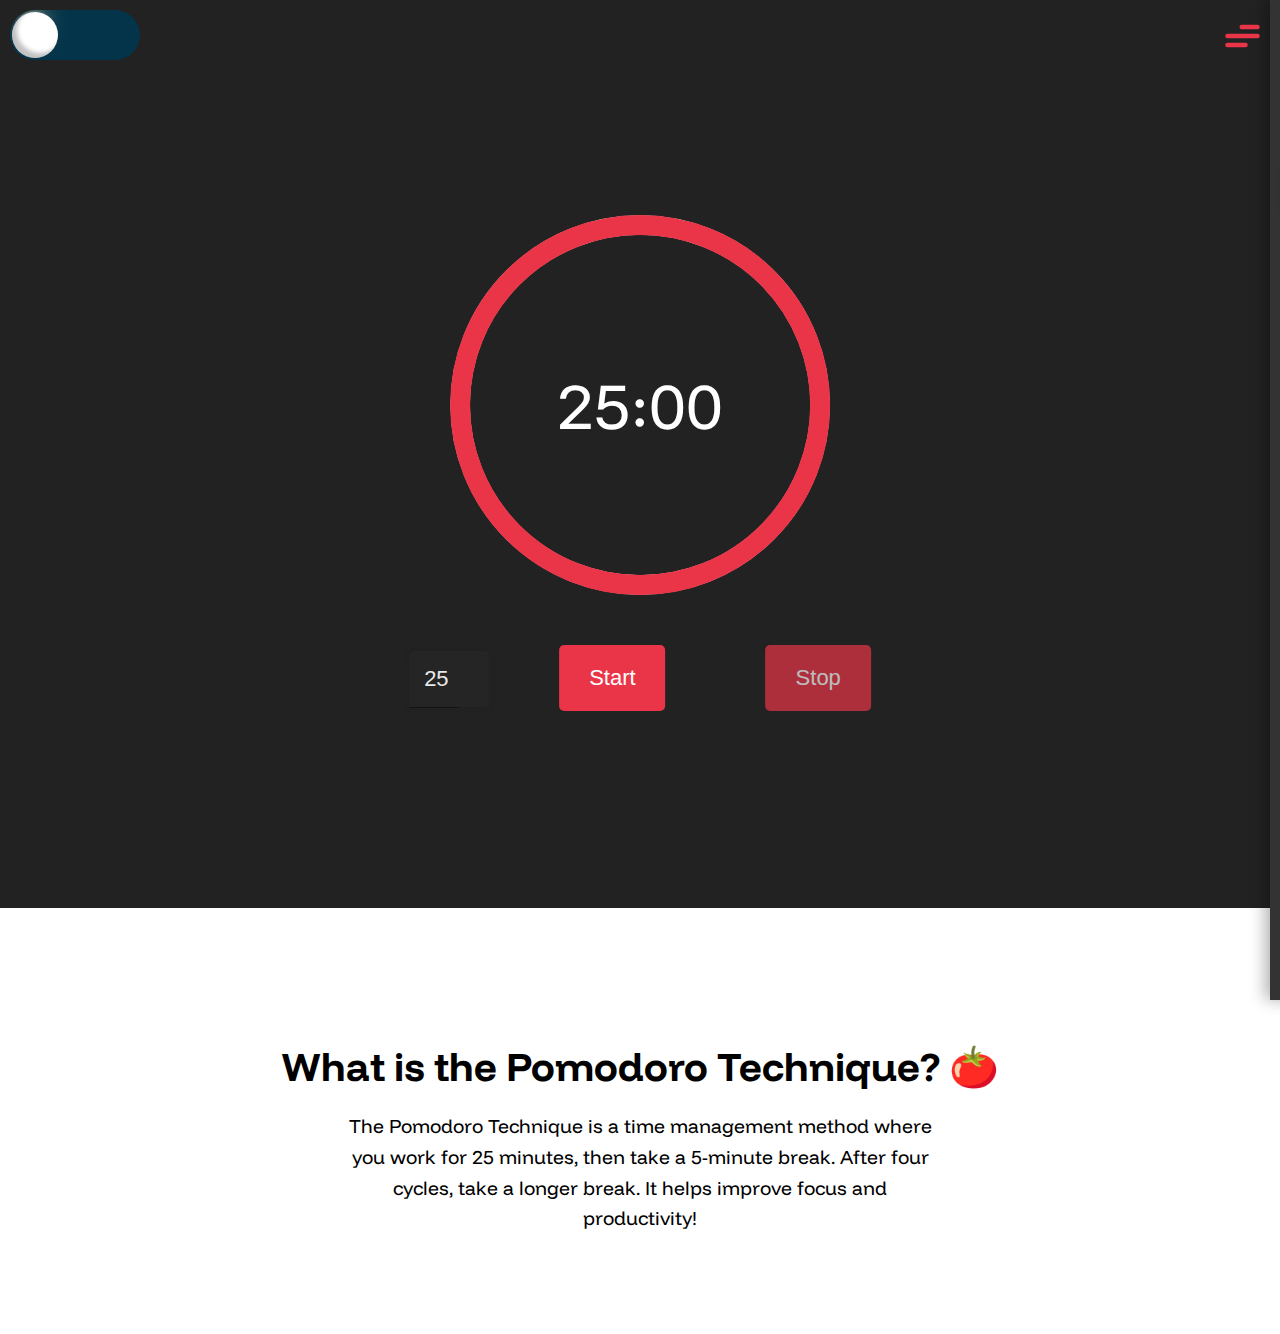
==== timer.html @ 1689523d "turned off lightmode for task list" ====
<!DOCTYPE html>
<html lang="en">
<head>
    <meta charset="UTF-8">
    <meta name="viewport" content="width=device-width, initial-scale=1.0">
    <title>Pomodoro Timer Prototype</title>
    
    <link rel="preconnect" href="https://fonts.googleapis.com">
    <link rel="preconnect" href="https://fonts.gstatic.com" crossorigin>
    <link href="https://fonts.googleapis.com/css2?family=Funnel+Display:wght@300..800&display=swap" rel="stylesheet">

    <style>
        /* Default styles for dark mode */
        body {
            overflow-x: hidden;
            display: flex;
            flex-direction: column;
            align-items: center;
            min-height: 100vh;
            background-color: #222;
            color: white;
            font-family: 'Funnel Display', sans-serif;
            transition: background-color 0.3s, color 0.3s;
            position: relative;
        }

        .wrapper {
            position: absolute;
            top: 50%;
            left: 50%;
            transform: translate(-50%, -50%);
            width: fit-content;
        }
        .how-to-section {
            position: absolute;
            top: 100vh; /* Starts below viewport */
            padding: 100px 20px;
            background-color: white;
            color: #000;
            width: 100%;
            text-align: center;
            transition: 0.3s;
        }

        .how-to-section h2 {
            font-size: 2.5rem;
            margin-bottom: 20px;
        }

        .how-to-section p {
            font-size: 1.2rem;
            max-width: 600px;
            margin: 0 auto;
            line-height: 1.6;
        }


        .timer-container {
            position: relative;
            width: 400px; /* Doubled size */
            height: 400px; /* Doubled size */
            margin: 0 auto;
        }
        svg {
            position: absolute;
            top: 0;
            left: 0;
            width: 400px; /* Doubled size */
            height: 400px; /* Doubled size */
            transform: rotate(-90deg);
        }
        circle {
            transition: stroke-dashoffset 1s linear;
        }
        .timer {
            position: absolute;
            top: 50%;
            left: 50%;
            transform: translate(-50%, -50%);
            font-size: 4rem; /* Doubled size */
        }
        .controls {
            display: flex;
            justify-content: center; /* Ensures equidistant spacing */
            align-items: center;
            width: auto;
            margin-top: 40px; /* Doubled margin */
            flex-direction: row; /* Ensures horizontal alignment */
            gap: 100px; /* Optional: Adds spacing between the button and input */
        }

        .textInputWrapper {
            position: relative;
            width: 50px; /* Smaller width */
            --accent-color: #EA3548;
        }

        .textInputWrapper:before {
            transition: border-bottom-color 200ms cubic-bezier(0.4, 0, 0.2, 1) 0ms;
            border-bottom: 1px solid rgba(0, 0, 0, 0.42);
        }

        .textInputWrapper:before,
        .textInputWrapper:after {
            content: "";
            left: 0;
            right: 0;
            position: absolute;
            pointer-events: none;
            bottom: -1px;
            z-index: 4;
            width: 100%;
        }

        .textInputWrapper:focus-within:before {
            border-bottom: 1px solid var(--accent-color);
        }

        .textInputWrapper:before {
            transition: border-bottom-color 200ms cubic-bezier(0.4, 0, 0.2, 1) 0ms;
            border-bottom: 1px solid rgba(0, 0, 0, 0.42);
        }

        .textInputWrapper:focus-within:before {
            border-bottom: 1px solid var(--accent-color);
            transform: scaleX(1);
        }

        .textInputWrapper:focus-within:after {
            border-bottom: 2px solid var(--accent-color);
            transform: scaleX(1);
        }

        .textInputWrapper:after {
            content: "";
            transform: scaleX(0);
            transition: transform 250ms cubic-bezier(0, 0, 0.2, 1) 0ms;
            will-change: transform;
            border-bottom: 2px solid var(--accent-color);
            border-bottom-color: var(--accent-color);
        }

        .textInput::placeholder {
            transition: opacity 250ms cubic-bezier(0, 0, 0.2, 1) 0ms;
            opacity: 1;
            user-select: none;
            color: rgba(255, 255, 255, 0.582);
        }

        .textInputWrapper .textInput {
            border-radius: 5px 5px 0px 0px;
            box-shadow: 0px 2px 5px rgb(35 35 35 / 30%);
            max-height: 50px; /* Increased size */
            background-color: #252525;
            transition-timing-function: cubic-bezier(0.25, 0.8, 0.25, 1);
            transition-duration: 200ms;
            transition-property: background-color;
            color: #e8e8e8;
            font-size: 22px; /* Increased font size */
            font-weight: 500;
            padding: 15px;
            width: 100%;
            border-left: none;
            border-bottom: none;
            border-right: none;
            appearance: none; /* Removes the number input arrows */
        }

        .textInputWrapper .textInput:focus,
        .textInputWrapper .textInput:active {
            outline: none;
        }

        .textInputWrapper:focus-within .textInput,
        .textInputWrapper .textInput:focus,
        .textInputWrapper .textInput:active {
            background-color: #353535;
        }

        .textInputWrapper:focus-within .textInput::placeholder {
            opacity: 0;
        }

        button {
            padding: 20px 30px; /* Larger button */
            font-size: 22px; /* Larger button text */
            cursor: pointer;
            background-color: #EA3548;
            color: white;
            border: none;
            border-radius: 5px;
            transition: background-color 0.3s;
        }

        button:hover {
            background-color: #d83a3a;
        }

        button:disabled {
            cursor: not-allowed; /* Changes the cursor to indicate the button is disabled */
            opacity: 0.7; /* Makes the button look faded */
        }

        .switch {
            position: fixed;
            top: 10px;
            left: 10px;
            width: 130px;
            height: 50px;
            margin: 0px;
            z-index: 1000;
            appearance: none;
            -webkit-appearance: none;
            background-color: rgb(4,52,73);
            background-size: cover;
            background-repeat: no-repeat;
            border-radius: 25px;
            transition: background-image .7s ease-in-out;
            outline: none;
            cursor: pointer;
            overflow: hidden;
        }

        .switch:checked {
            background-color: rgb(0, 195, 255);
            background-size: cover;
            transition: background-image 1s ease-in-out;
        }

        .switch:after {
            content: '';
            width: 46px;
            height: 46px;
            border-radius: 50%;
            background-color: #fff;
            position: absolute;
            left: 2px;
            top: 2px;
            transform: translateX(0px);
            animation: off .7s forwards cubic-bezier(.8, .5, .2, 1.4);
            box-shadow: inset 5px -5px 4px rgba(53, 53, 53, 0.3);
        }

        @keyframes off {
            0% {
                transform: translateX(80px);
                width: 46px;
            }

            50% {
                width: 75px;
                border-radius: 25px;
            }

            100% {
                transform: translateX(0px);
                width: 46px;
            }
        }

        .switch:checked:after {
            animation: on .7s forwards cubic-bezier(.8, .5, .2, 1.4);
            box-shadow: inset -5px -5px 4px rgba(53, 53, 53, 0.3);
        }

        @keyframes on {
            0% {
                transform: translateX(0px);
                width: 46px;
            }

            50% {
                width: 75px;
                border-radius: 25px;
            }

            100% {
                transform: translateX(80px);
                width: 46px;
            }
        }

        .switch:checked:before {
            content: '';
            width: 15px;
            height: 15px;
            border-radius: 50%;
            position: absolute;
            left: 15px;
            top: 5px;
            transform-origin: 53px 10px;
            background-color: transparent;
            box-shadow: 5px -1px 0px #fff;
            filter: blur(0px);
            animation: sun .7s forwards ease;
        }

        @keyframes sun {
            0% {
                transform: rotate(170deg);
                background-color: transparent;
                box-shadow: 5px -1px 0px #fff;
                filter: blur(0px);
            }

            50% {
                background-color: transparent;
                box-shadow: 5px -1px 0px #fff;
                filter: blur(0px);
            }

            90% {
                background-color: #f5daaa;
                box-shadow: 0px 0px 10px #f5deb4,
                0px 0px 20px #f5deb4,
                0px 0px 30px #f5deb4,
                 inset 0px 0px 2px #efd3a3;
                filter: blur(1px);
            }

            100% {
                transform: rotate(0deg);
                background-color: #f5daaa;
                box-shadow: 0px 0px 10px #f5deb4,
                0px 0px 20px #f5deb4,
                0px 0px 30px #f5deb4,
                 inset 0px 0px 2px #efd3a3;
                filter: blur(1px);
            }
        }

        .switch:before {
            content: '';
            width: 15px;
            height: 15px;
            border-radius: 50%;
            position: absolute;
            left: 15px;
            top: 5px;
            filter: blur(1px);
            background-color: #f5daaa;
            box-shadow: 0px 0px 10px #f5deb4,
        0px 0px 20px #f5deb4,
        0px 0px 30px #f5deb4,
         inset 0px 0px 2px #efd3a3;
            transform-origin: 53px 10px;
            animation: moon .7s forwards ease;
        }

        @keyframes moon {
            0% {
                transform: rotate(0deg);
                filter: blur(1px);
            }

            50% {
                filter: blur(1px);
            }

            90% {
                background-color: transparent;
                box-shadow: 5px -1px 0px #fff;
                filter: blur(0px);
            }

            100% {
                transform: rotate(170deg);
                background-color: transparent;
                box-shadow: 5px -1px 0px #fff;
                filter: blur(0px);
            }
        }

        /* Light Mode Styles */
        .light-mode {
            background-color: #fff;
            color: #000;
        }

        .hamburger {
            cursor: pointer;
            position: fixed; /* Fix to top-right corner */
            top: 60px;
            right: 60px;
            z-index: 1000;
            transform: rotate(-90deg)
        }

        .hamburger input {
            display: none;
        }

        .hamburger svg {
            /* The size of the SVG defines the overall size */
            height: 3em;
            width: 3em;
            /* Define the transition for transforming the SVG */
            transition: transform 600ms cubic-bezier(0.4, 0, 0.2, 1);
        }

        .line {
            fill: none;
            stroke: #EA3548;
            stroke-linecap: round;
            stroke-linejoin: round;
            stroke-width: 3;
            /* Define the transition for transforming the Stroke */
            transition: stroke-dasharray 600ms cubic-bezier(0.4, 0, 0.2, 1),
                        stroke-dashoffset 600ms cubic-bezier(0.4, 0, 0.2, 1);
        }

        .line-top-bottom {
            stroke-dasharray: 12 63;
        }

        .hamburger input:checked + svg {
            transform: rotate(-45deg);
        }

        .hamburger input:checked + svg .line-top-bottom {
            stroke-dasharray: 20 300;
            stroke-dashoffset: -32.42;
        }

        /* Task List Styles */
        #task-panel {
            position: fixed;
            top: 0;
            right: -300px; /* Start off-screen */
            width: 270px;
            height: 100%;
            background-color: #333;
            box-shadow: -5px 0 15px rgba(0, 0, 0, 0.3);
            transition: right 0.3s ease;
            z-index: 999;
            padding: 80px 20px 20px;
            overflow-y: auto;
        }

        #task-panel.open {
            right: 0;
        }

        .task-panel-header {
            text-align: center;
            margin-bottom: 20px;
            color: #fff;
            font-size: 1.5rem;
        }

        #checklist {
            --background: #333;
            --text: #fff;
            --check: #EA3548;
            --disabled: #c3c8de;
            --width: 250px;
            --height: auto;
            --border-radius: 10px;
            background: var(--background);
            width: 220px;
            height: var(--height);
            border-radius: var(--border-radius);
            position: relative;
            box-shadow: 0 10px 30px rgba(65, 72, 86, 0.05);
            padding: 30px 20px;
            display: grid;
            grid-template-columns: 30px auto 30px;
            align-items: center;
            margin: 0 auto;
        }
        /*
        .light-mode #checklist {
            --background: #fff;
            --text: #414856;
        }
        */
        #checklist label {
            color: var(--text);
            position: relative;
            cursor: pointer;
            display: grid;
            align-items: center;
            width: fit-content;
            transition: color 0.3s ease;
            margin-right: 20px;
            padding: 5px 0;
            max-width: 250px;
            word-wrap: break-word;
            overflow-wrap: break-word;
            white-space: normal;
        }
        #checklist label::before, #checklist label::after {
            content: "";
            position: absolute;
        }
        #checklist label::before {
            height: 2px;
            width: 8px;
            left: -27px;
            background: var(--check);
            border-radius: 2px;
            transition: background 0.3s ease;
        }
        #checklist label:after {
            height: 4px;
            width: 4px;
            top: 8px;
            left: -25px;
            border-radius: 50%;
        }
        #checklist input[type="checkbox"] {
            -webkit-appearance: none;
            -moz-appearance: none;
            position: relative;
            height: 15px;
            width: 15px;
            outline: none;
            border: 0;
            margin: 0 15px 0 0;
            cursor: pointer;
            background: var(--background);
            display: grid;
            align-items: center;
            margin-right: 20px;
        }
        #checklist input[type="checkbox"]::before, #checklist input[type="checkbox"]::after {
            content: "";
            position: absolute;
            height: 2px;
            top: auto;
            background: var(--check);
            border-radius: 2px;
        }
        #checklist input[type="checkbox"]::before {
            width: 0px;
            right: 60%;
            transform-origin: right bottom;
        }
        #checklist input[type="checkbox"]::after {
            width: 0px;
            left: 40%;
            transform-origin: left bottom;
        }
        #checklist input[type="checkbox"]:checked::before {
            animation: check-01 0.4s ease forwards;
        }
        #checklist input[type="checkbox"]:checked::after {
            animation: check-02 0.4s ease forwards;
        }
        #checklist input[type="checkbox"]:checked + label {
            color: var(--disabled);
            animation: move 0.3s ease 0.1s forwards;
        }
        #checklist input[type="checkbox"]:checked + label::before {
            background: var(--disabled);
            animation: slice 0.4s ease forwards;
        }
        #checklist input[type="checkbox"]:checked + label::after {
            animation: firework 0.5s ease forwards 0.1s;
        }

        /* Delete button styles */
        .delete-btn {
            opacity: 0;
            transition: opacity 0.3s;
            background: none;
            border: none;
            color: #EA3548;
            font-size: 18px;
            padding: 5px;
            cursor: pointer;
            height: 30px;
            width: 30px;
            line-height: 23px;
            text-align: center;
            border-radius: 50%;
        }

        .delete-btn:hover {
            background-color: rgba(234, 53, 72, 0.2);
        }

        /* Show delete button only for checked items */
        #checklist input[type="checkbox"]:checked ~ .delete-btn {
            opacity: 1;
        }

        .task-item {
            display: contents;
        }

        @keyframes move {
            50% {
                padding-left: 8px;
                padding-right: 0px;
            }
            100% {
                padding-right: 4px;
            }
        }
        @keyframes slice {
            60% {
                width: 100%;
                left: 4px;
            }
            100% {
                width: 100%;
                left: -2px;
                padding-left: 0;
            }
        }
        @keyframes check-01 {
            0% {
                width: 4px;
                top: auto;
                transform: rotate(0);
            }
            50% {
                width: 0px;
                top: auto;
                transform: rotate(0);
            }
            51% {
                width: 0px;
                top: 8px;
                transform: rotate(45deg);
            }
            100% {
                width: 5px;
                top: 8px;
                transform: rotate(45deg);
            }
        }
        @keyframes check-02 {
            0% {
                width: 4px;
                top: auto;
                transform: rotate(0);
            }
            50% {
                width: 0px;
                top: auto;
                transform: rotate(0);
            }
            51% {
                width: 0px;
                top: 8px;
                transform: rotate(-45deg);
            }
            100% {
                width: 10px;
                top: 8px;
                transform: rotate(-45deg);
            }
        }
        @keyframes firework {
            0% {
                opacity: 1;
                box-shadow: 0 0 0 -2px #4f29f0, 0 0 0 -2px #4f29f0, 0 0 0 -2px #4f29f0, 0 0 0 -2px #4f29f0, 0 0 0 -2px #4f29f0, 0 0 0 -2px #4f29f0;
            }
            30% {
                opacity: 1;
            }
            100% {
                opacity: 0;
                box-shadow: 0 -15px 0 0px #4f29f0, 14px -8px 0 0px #4f29f0, 14px 8px 0 0px #4f29f0, 0 15px 0 0px #4f29f0, -14px 8px 0 0px #4f29f0, -14px -8px 0 0px #4f29f0;
            }
        }

        /* Add task input styles */
        .add-task-container {
            display: flex;
            margin-top: 20px;
            width: 100%;
        }

        .add-task-input {
            flex-grow: 1;
            padding: 10px;
            border: none;
            border-radius: 5px 0 0 5px;
            background-color: #444;
            color: white;
        }

        /*
        .light-mode .add-task-input {
            background-color: #eee;
            color: #333;
        }
        */
        
        .add-task-btn {
            padding: 10px 15px;
            background-color: #EA3548;
            color: white;
            border: none;
            border-radius: 0 5px 5px 0;
            cursor: pointer;
        }

        .add-task-btn:hover {
            background-color: #c42232;
        }
    </style>
</head>
<body>
    <input type="checkbox" class="switch" id="theme-switch"/>

    <!-- Hamburger Menu -->
    <label class="hamburger">
      <input type="checkbox" id="hamburger-toggle">
      <svg viewBox="0 0 32 32">
        <path class="line line-top-bottom" d="M27 10 13 10C10.8 10 9 8.2 9 6 9 3.5 10.8 2 13 2 15.2 2 17 3.8 17 6L17 26C17 28.2 18.8 30 21 30 23.2 30 25 28.2 25 26 25 23.8 23.2 22 21 22L7 22"></path>
        <path class="line" d="M7 16 27 16"></path>
      </svg>
    </label>

    <!-- Task Panel -->
    <div id="task-panel">
        <h2 class="task-panel-header">Tasks</h2>
        <div id="checklist">
            <!-- Initial task items will be added with JavaScript -->
        </div>
        <div class="add-task-container">
            <input type="text" class="add-task-input" id="new-task-input" placeholder="Add a new task...">
            <button class="add-task-btn" id="add-task-btn">Add</button>
        </div>
    </div>

    <div class="wrapper">
        <div class="timer-container">
            <svg viewBox="0 0 100 100" class="circle-svg">
                <circle cx="50" cy="50" r="45" stroke="#F3F3F3" stroke-width="4.85" fill="none"/>
                <circle cx="50" cy="50" r="45" stroke="#EA3548" stroke-width="5" fill="none" stroke-dasharray="282.743" stroke-dashoffset="0" class="countdown"/>
            </svg>
            <div class="timer" id="timer-display">25:00</div>
        </div>
        <div class="controls">
            <div class="textInputWrapper">
                <input id="time-input" class="textInput" type="number" min="1" max="120" value="25" placeholder="Time"/>
            </div>
            <button id="start-btn">Start</button>
            <button id="stop-btn" disabled>Stop</button>
        </div>
    </div>

    <div class="how-to-section">
        <h2>What is the Pomodoro Technique? 🍅</h2>
        <p>
            The Pomodoro Technique is a time management method where you work for 25 minutes, 
            then take a 5-minute break. After four cycles, take a longer break. 
            It helps improve focus and productivity!
        </p>
    </div>

    <script>
        const switcher = document.getElementById("theme-switch");
        const body = document.body;
        const timerDisplay = document.getElementById("timer-display");
        const startBtn = document.getElementById("start-btn");
        const stopBtn = document.getElementById("stop-btn");
        const timeInput = document.getElementById("time-input");
        const countdownCircle = document.querySelector(".countdown");
        const hamburgerToggle = document.getElementById("hamburger-toggle");
        const taskPanel = document.getElementById("task-panel");
        const addTaskBtn = document.getElementById("add-task-btn");
        const newTaskInput = document.getElementById("new-task-input");
        const checklist = document.getElementById("checklist");

        let timer;
        let isRunning = false;
        let timeLeft = 25 * 60;
        let totalTime = 25 * 60;
        let taskCounter = 1; // Reset counter to 1

        // Initial tasks
        const initialTasks = [
            "Complete first Pomodoro",
            "Take a 5-minute break",
            "Review project notes",
            "Plan tomorrow's tasks"
        ];

        // Initialize tasks
        function initializeTasks() {
            initialTasks.forEach(task => {
                createTaskElement(task, taskCounter === 1); // Check the first task
                taskCounter++;
            });
        }

        // Create a new task element
        function createTaskElement(taskText, isChecked = false) {
            // Create task item container
            const taskItem = document.createElement("div");
            taskItem.className = "task-item";
            
            // Create checkbox
            const checkbox = document.createElement("input");
            checkbox.type = "checkbox";
            checkbox.id = `task-${taskCounter}`;
            checkbox.value = taskCounter;
            checkbox.name = "r";
            checkbox.checked = isChecked;
            
            // Create label
            const label = document.createElement("label");
            label.htmlFor = checkbox.id;
            label.textContent = taskText;
            
            // Create delete button
            const deleteBtn = document.createElement("button");
            deleteBtn.className = "delete-btn";
            deleteBtn.innerHTML = "&#x2715;"; // X symbol
            deleteBtn.setAttribute("aria-label", "Delete task");
            deleteBtn.addEventListener("click", function() {
                taskItem.remove();
            });
            
            // Add event listener to the checkbox to show delete button
            checkbox.addEventListener("change", function() {
                if (this.checked) {
                    deleteBtn.style.opacity = "1";
                } else {
                    deleteBtn.style.opacity = "0";
                }
            });
            
            // Set initial opacity based on checkbox state
            deleteBtn.style.opacity = isChecked ? "1" : "0";
            
            // Append elements to task item
            taskItem.appendChild(checkbox);
            taskItem.appendChild(label);
            taskItem.appendChild(deleteBtn);
            
            // Add to checklist
            checklist.appendChild(taskItem);
            
            return taskItem;
        }

        // Add new task functionality
        function addNewTask() {
            const taskText = newTaskInput.value.trim();
            if (taskText) {
                createTaskElement(taskText);
                newTaskInput.value = "";
                taskCounter++;
            }
        }

        addTaskBtn.addEventListener("click", addNewTask);
        newTaskInput.addEventListener("keypress", function(e) {
            if (e.key === "Enter") {
                addNewTask();
            }
        });

        // Toggle task panel
        hamburgerToggle.addEventListener("change", function() {
            if (this.checked) {
                taskPanel.classList.add("open");
            } else {
                taskPanel.classList.remove("open");
            }
        });

        function startTimer() {
            if (isRunning) return;
            isRunning = true;
            startBtn.disabled = true;
            stopBtn.disabled = false;
            totalTime = timeLeft; // Update totalTime on every start
            updateCircle();
            timer = setInterval(() => {
                if (timeLeft <= 0) {
                    clearInterval(timer);
                    isRunning = false;
                    startBtn.disabled = false;
                    stopBtn.disabled = true;
                    alert("Time's up!");
                    return;
                }
                timeLeft--;
                updateTimerDisplay();
                updateCircle();
            }, 1000);
        }
        
        function stopTimer() {
            if (!isRunning) return;
            clearInterval(timer);
            isRunning = false;
            startBtn.disabled = false;
            stopBtn.disabled = true;
        }

        function updateTimerDisplay() {
            const minutes = Math.floor(timeLeft / 60);
            const seconds = timeLeft % 60;
            timerDisplay.textContent = `${String(minutes).padStart(2, "0")}:${String(seconds).padStart(2, "0")}`;
        }

        function updateCircle() {
            const circumference = 282.743;
            const offset = circumference - (timeLeft / totalTime) * circumference;
            countdownCircle.style.strokeDashoffset = offset;
        }

        startBtn.addEventListener("click", () => {
            timeLeft = parseInt(timeInput.value, 10) * 60;
            totalTime = timeLeft;
            updateTimerDisplay();
            updateCircle();
            startTimer();
        });
        
        stopBtn.addEventListener("click", stopTimer);

        switcher.addEventListener("change", () => {
            if (switcher.checked) {
                body.classList.add("light-mode");
            } else {
                body.classList.remove("light-mode");
            }
        });

        if (switcher.checked) {
            body.classList.add("light-mode");
        } else {
            body.classList.remove("light-mode");
        }
    </script>
</body>
</html>
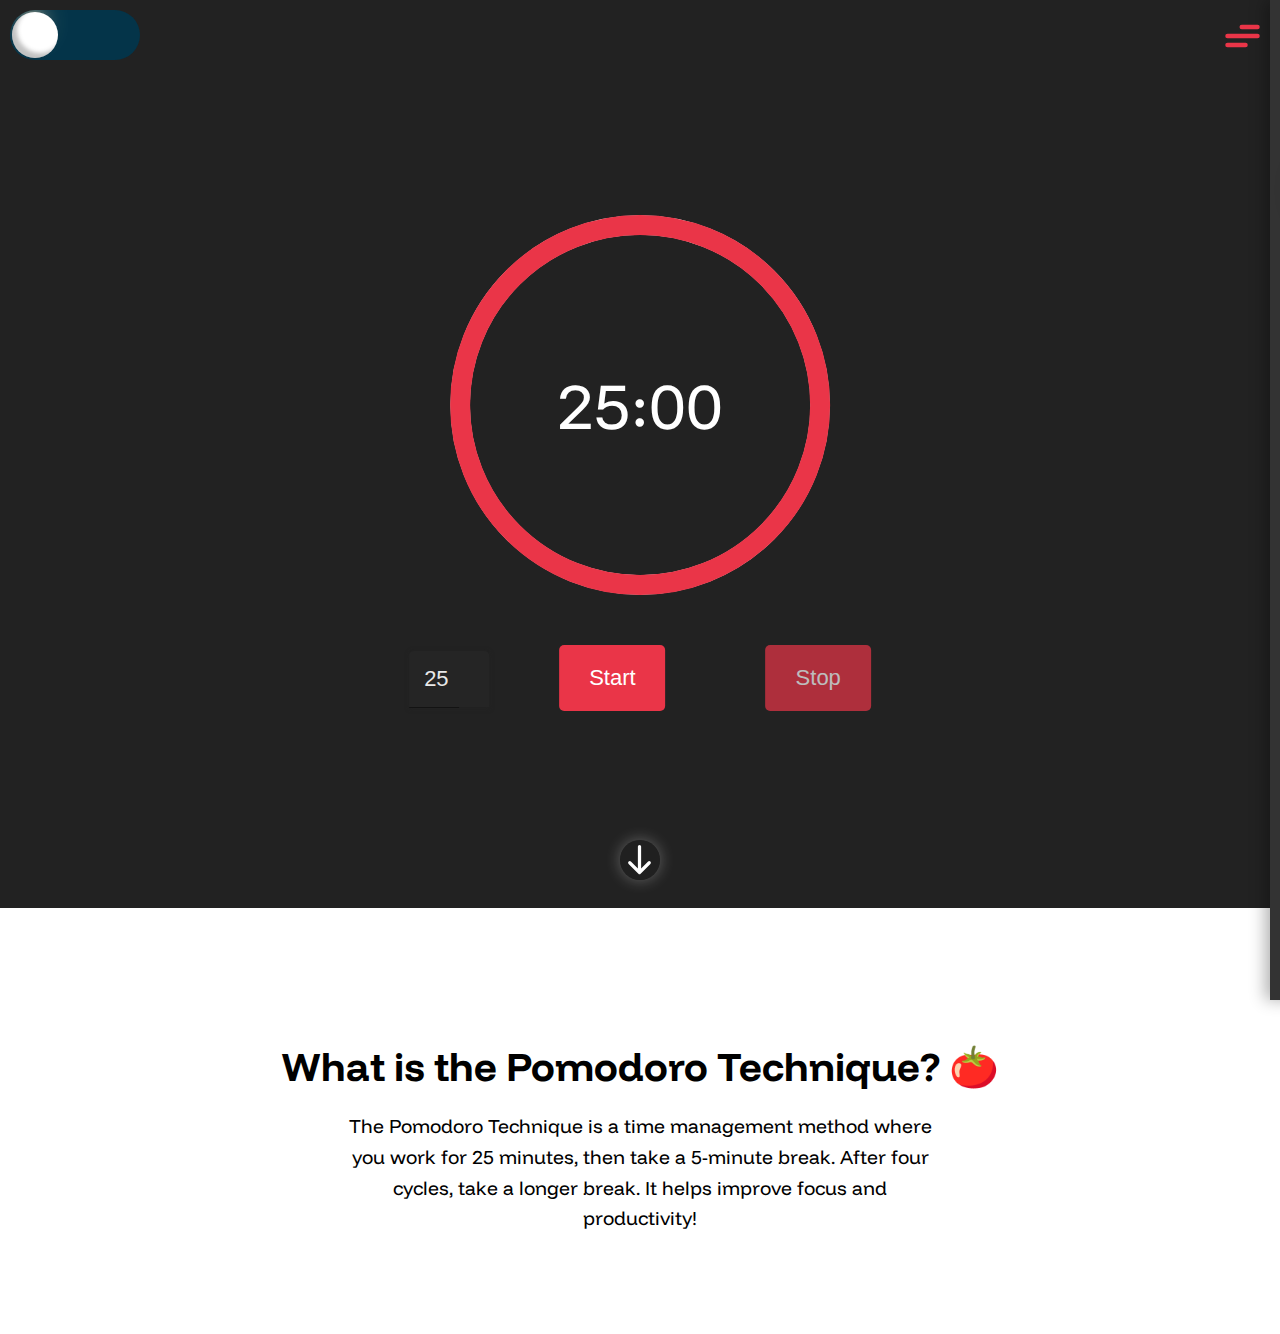
==== commit f7586f77: "added arrow to draw attention to bottom half of page" ====
--- a/timer.html
+++ b/timer.html
@@ -702,6 +702,66 @@
         .add-task-btn:hover {
             background-color: #c42232;
         }
+
+        .scroll-arrow-container {
+            position: fixed;
+            bottom: 20px; /* Moved higher up from 30px */
+            left: 50%;
+            transform: translateX(-50%);
+            z-index: 100;
+            cursor: pointer;
+            width: 40px; /* Fixed width to ensure proper centering */
+            height: 40px; /* Fixed height to match width */
+            display: flex;
+            justify-content: center;
+            align-items: center;
+        }
+
+        .scroll-arrow {
+            display: flex;
+            justify-content: center;
+            align-items: center;
+            width: 40px; /* Reduced from 60px */
+            height: 40px; /* Reduced from 60px */
+            border-radius: 50%;
+            background-color: rgba(30, 30, 30, 0.5);
+            box-shadow: 0 0 15px rgba(255, 255, 255, 0.3);
+            animation: glow 3s infinite alternate;
+            transition: transform 0.3s ease, box-shadow 0.3s ease;
+        }
+
+        .scroll-arrow:hover {
+            animation: bounce 2s infinite, glow 3s infinite alternate;
+            transform: scale(1.1);
+            box-shadow: 0 0 20px rgba(255, 255, 255, 0.5);
+        }
+
+        .scroll-arrow svg {
+            transform: rotate(360deg);
+            width: 39px; /* Reduced from default 40px */
+            height: 39px; /* Reduced from default 40px */
+        }
+
+        @keyframes bounce {
+            0%, 20%, 50%, 80%, 100% {
+                transform: translateY(0);
+            }
+            40% {
+                transform: translateY(-10px);
+            }
+            60% {
+                transform: translateY(-5px);
+            }
+        }
+
+        @keyframes glow {
+            from {
+                box-shadow: 0 0 5px rgba(255, 255, 255, 0.3);
+            }
+            to {
+                box-shadow: 0 0 20px rgba(255, 255, 255, 0.7);
+            }
+        }
     </style>
 </head>
 <body>
@@ -742,6 +802,14 @@
             </div>
             <button id="start-btn">Start</button>
             <button id="stop-btn" disabled>Stop</button>
+        </div>
+    </div>
+
+    <div class="scroll-arrow-container">
+        <div class="scroll-arrow">
+            <svg width="40" height="40" viewBox="0 0 24 24" fill="none" xmlns="http://www.w3.org/2000/svg">
+                <path d="M12 20L12 4M12 20L6 14M12 20L18 14" stroke="white" stroke-width="2" stroke-linecap="round" stroke-linejoin="round"/>
+            </svg>
         </div>
     </div>
 
@@ -932,6 +1000,12 @@
         } else {
             body.classList.remove("light-mode");
         }
+
+        document.querySelector('.scroll-arrow-container').addEventListener('click', function() {
+            const howToSection = document.querySelector('.how-to-section');
+            howToSection.scrollIntoView({ behavior: 'smooth' });
+        });
+
     </script>
 </body>
 </html>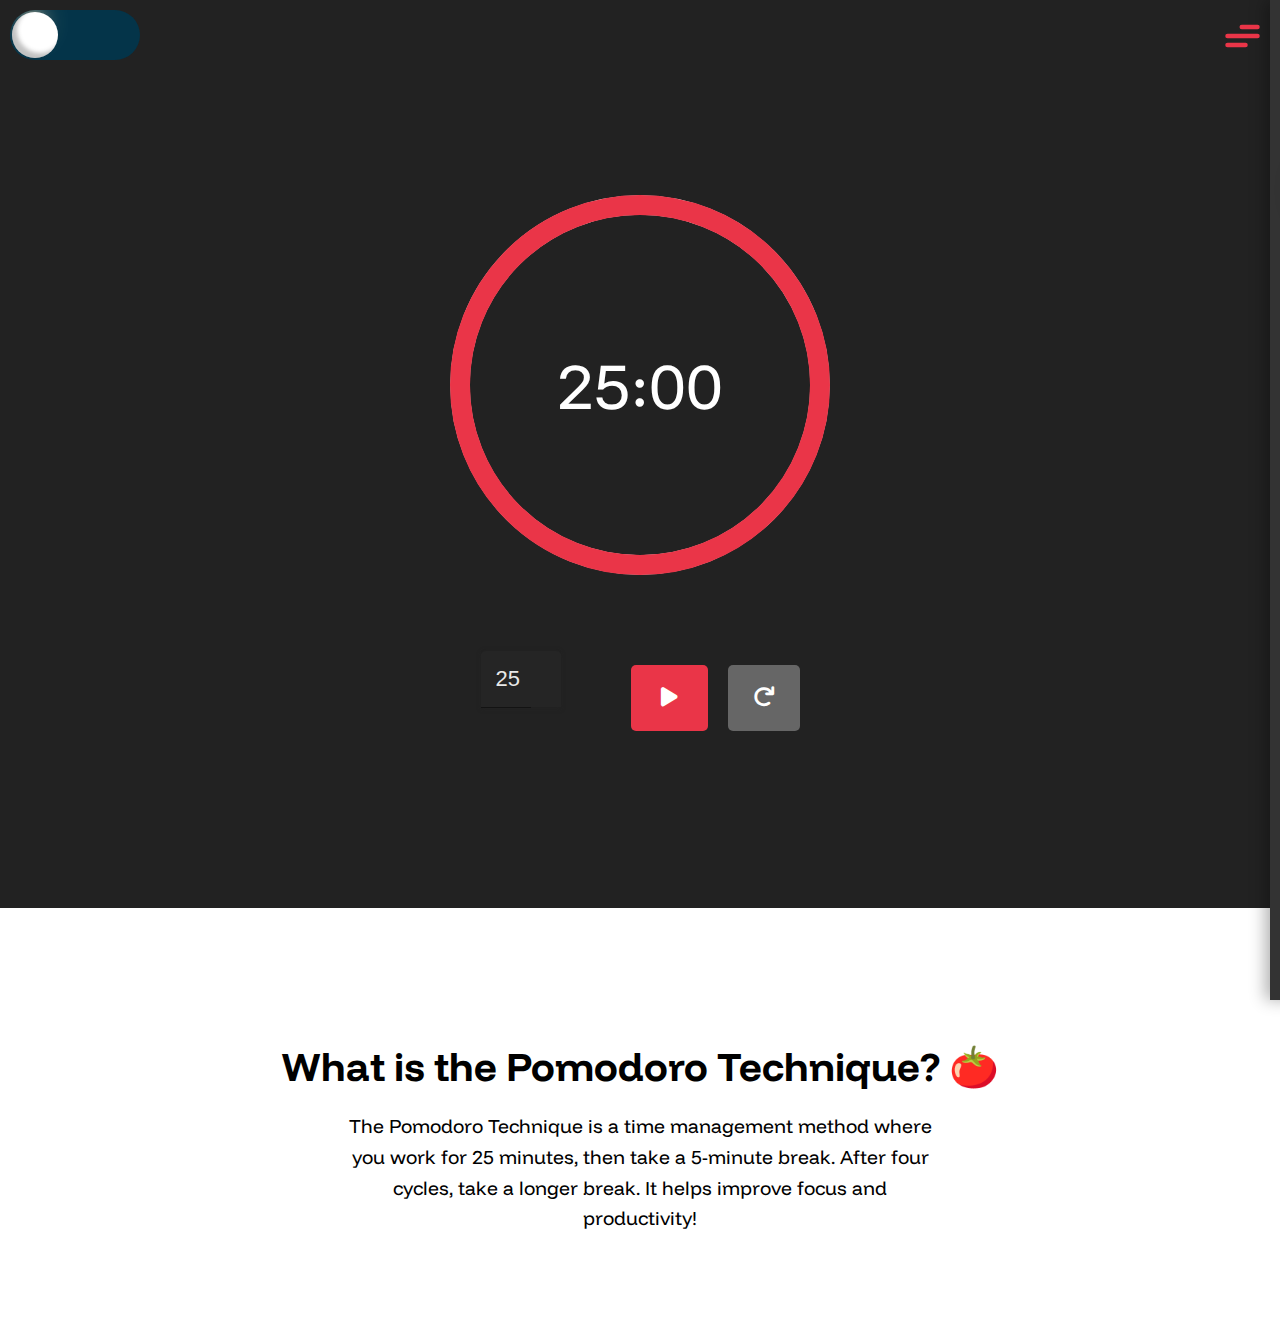
==== commit 143e6b40: "pause play toggle and reset button" ====
--- a/timer.html
+++ b/timer.html
@@ -8,6 +8,7 @@
     <link rel="preconnect" href="https://fonts.googleapis.com">
     <link rel="preconnect" href="https://fonts.gstatic.com" crossorigin>
     <link href="https://fonts.googleapis.com/css2?family=Funnel+Display:wght@300..800&display=swap" rel="stylesheet">
+    <link rel="stylesheet" href="https://cdnjs.cloudflare.com/ajax/libs/font-awesome/6.0.0/css/all.min.css">
 
     <style>
         /* Default styles for dark mode */
@@ -52,6 +53,26 @@
             max-width: 600px;
             margin: 0 auto;
             line-height: 1.6;
+        }
+
+        .control-group {
+            display: flex;
+            gap: 20px;
+            margin-top: 40px;
+        }
+
+        #toggle-btn {
+            padding: 20px 30px;
+            background-color: #EA3548;
+        }
+
+        #restart-btn {
+            padding: 20px 25px;
+            background-color: #666;
+        }
+
+        button i {
+            font-size: 22px;
         }
 
 
@@ -702,66 +723,6 @@
         .add-task-btn:hover {
             background-color: #c42232;
         }
-
-        .scroll-arrow-container {
-            position: fixed;
-            bottom: 20px; /* Moved higher up from 30px */
-            left: 50%;
-            transform: translateX(-50%);
-            z-index: 100;
-            cursor: pointer;
-            width: 40px; /* Fixed width to ensure proper centering */
-            height: 40px; /* Fixed height to match width */
-            display: flex;
-            justify-content: center;
-            align-items: center;
-        }
-
-        .scroll-arrow {
-            display: flex;
-            justify-content: center;
-            align-items: center;
-            width: 40px; /* Reduced from 60px */
-            height: 40px; /* Reduced from 60px */
-            border-radius: 50%;
-            background-color: rgba(30, 30, 30, 0.5);
-            box-shadow: 0 0 15px rgba(255, 255, 255, 0.3);
-            animation: glow 3s infinite alternate;
-            transition: transform 0.3s ease, box-shadow 0.3s ease;
-        }
-
-        .scroll-arrow:hover {
-            animation: bounce 2s infinite, glow 3s infinite alternate;
-            transform: scale(1.1);
-            box-shadow: 0 0 20px rgba(255, 255, 255, 0.5);
-        }
-
-        .scroll-arrow svg {
-            transform: rotate(360deg);
-            width: 39px; /* Reduced from default 40px */
-            height: 39px; /* Reduced from default 40px */
-        }
-
-        @keyframes bounce {
-            0%, 20%, 50%, 80%, 100% {
-                transform: translateY(0);
-            }
-            40% {
-                transform: translateY(-10px);
-            }
-            60% {
-                transform: translateY(-5px);
-            }
-        }
-
-        @keyframes glow {
-            from {
-                box-shadow: 0 0 5px rgba(255, 255, 255, 0.3);
-            }
-            to {
-                box-shadow: 0 0 20px rgba(255, 255, 255, 0.7);
-            }
-        }
     </style>
 </head>
 <body>
@@ -800,16 +761,14 @@
             <div class="textInputWrapper">
                 <input id="time-input" class="textInput" type="number" min="1" max="120" value="25" placeholder="Time"/>
             </div>
-            <button id="start-btn">Start</button>
-            <button id="stop-btn" disabled>Stop</button>
-        </div>
-    </div>
-
-    <div class="scroll-arrow-container">
-        <div class="scroll-arrow">
-            <svg width="40" height="40" viewBox="0 0 24 24" fill="none" xmlns="http://www.w3.org/2000/svg">
-                <path d="M12 20L12 4M12 20L6 14M12 20L18 14" stroke="white" stroke-width="2" stroke-linecap="round" stroke-linejoin="round"/>
-            </svg>
+            <div class="control-group">
+                <button id="toggle-btn">
+                    <i class="fas fa-play"></i>
+                </button>
+                <button id="restart-btn">
+                    <i class="fas fa-redo"></i>
+                </button>
+            </div>
         </div>
     </div>
 
@@ -935,35 +894,57 @@
             }
         });
 
-        function startTimer() {
-            if (isRunning) return;
-            isRunning = true;
-            startBtn.disabled = true;
-            stopBtn.disabled = false;
-            totalTime = timeLeft; // Update totalTime on every start
-            updateCircle();
-            timer = setInterval(() => {
-                if (timeLeft <= 0) {
-                    clearInterval(timer);
-                    isRunning = false;
-                    startBtn.disabled = false;
-                    stopBtn.disabled = true;
-                    alert("Time's up!");
-                    return;
-                }
+        const toggleBtn = document.getElementById("toggle-btn");
+        const restartBtn = document.getElementById("restart-btn");
+        const toggleIcon = toggleBtn.querySelector("i");
+
+
+        function updateTimer() {
+            if (timeLeft <= 0) {
+                clearInterval(timer);
+                isRunning = false;
+                toggleIcon.classList.replace("fa-pause", "fa-play");
+                alert("Time's up!");
+                return;
+            }
+            
+            if (isRunning) {
                 timeLeft--;
                 updateTimerDisplay();
                 updateCircle();
-            }, 1000);
-        }
-        
-        function stopTimer() {
-            if (!isRunning) return;
-            clearInterval(timer);
-            isRunning = false;
-            startBtn.disabled = false;
-            stopBtn.disabled = true;
-        }
+            }
+        }
+
+        function toggleTimer() {
+            if (!isRunning) {
+                // Start/resume timer
+                isRunning = true;
+                toggleIcon.classList.replace("fa-play", "fa-pause");
+                totalTime = timeLeft === totalTime ? timeLeft : totalTime;
+                timer = setInterval(updateTimer, 1000);
+            } else {
+                // Pause timer
+                isRunning = false;
+                toggleIcon.classList.replace("fa-pause", "fa-play");
+                clearInterval(timer);
+            }
+        }
+
+        function resetTimer() {
+            timeLeft = parseInt(timeInput.value, 10) * 60;
+            totalTime = timeLeft;
+            updateTimerDisplay();
+            updateCircle();
+            
+            if (isRunning) {
+                clearInterval(timer);
+                timer = setInterval(updateTimer, 1000);
+            }
+        }
+
+        // Update event listeners
+        toggleBtn.addEventListener("click", toggleTimer);
+        restartBtn.addEventListener("click", resetTimer);
 
         function updateTimerDisplay() {
             const minutes = Math.floor(timeLeft / 60);
@@ -1000,12 +981,6 @@
         } else {
             body.classList.remove("light-mode");
         }
-
-        document.querySelector('.scroll-arrow-container').addEventListener('click', function() {
-            const howToSection = document.querySelector('.how-to-section');
-            howToSection.scrollIntoView({ behavior: 'smooth' });
-        });
-
     </script>
 </body>
 </html>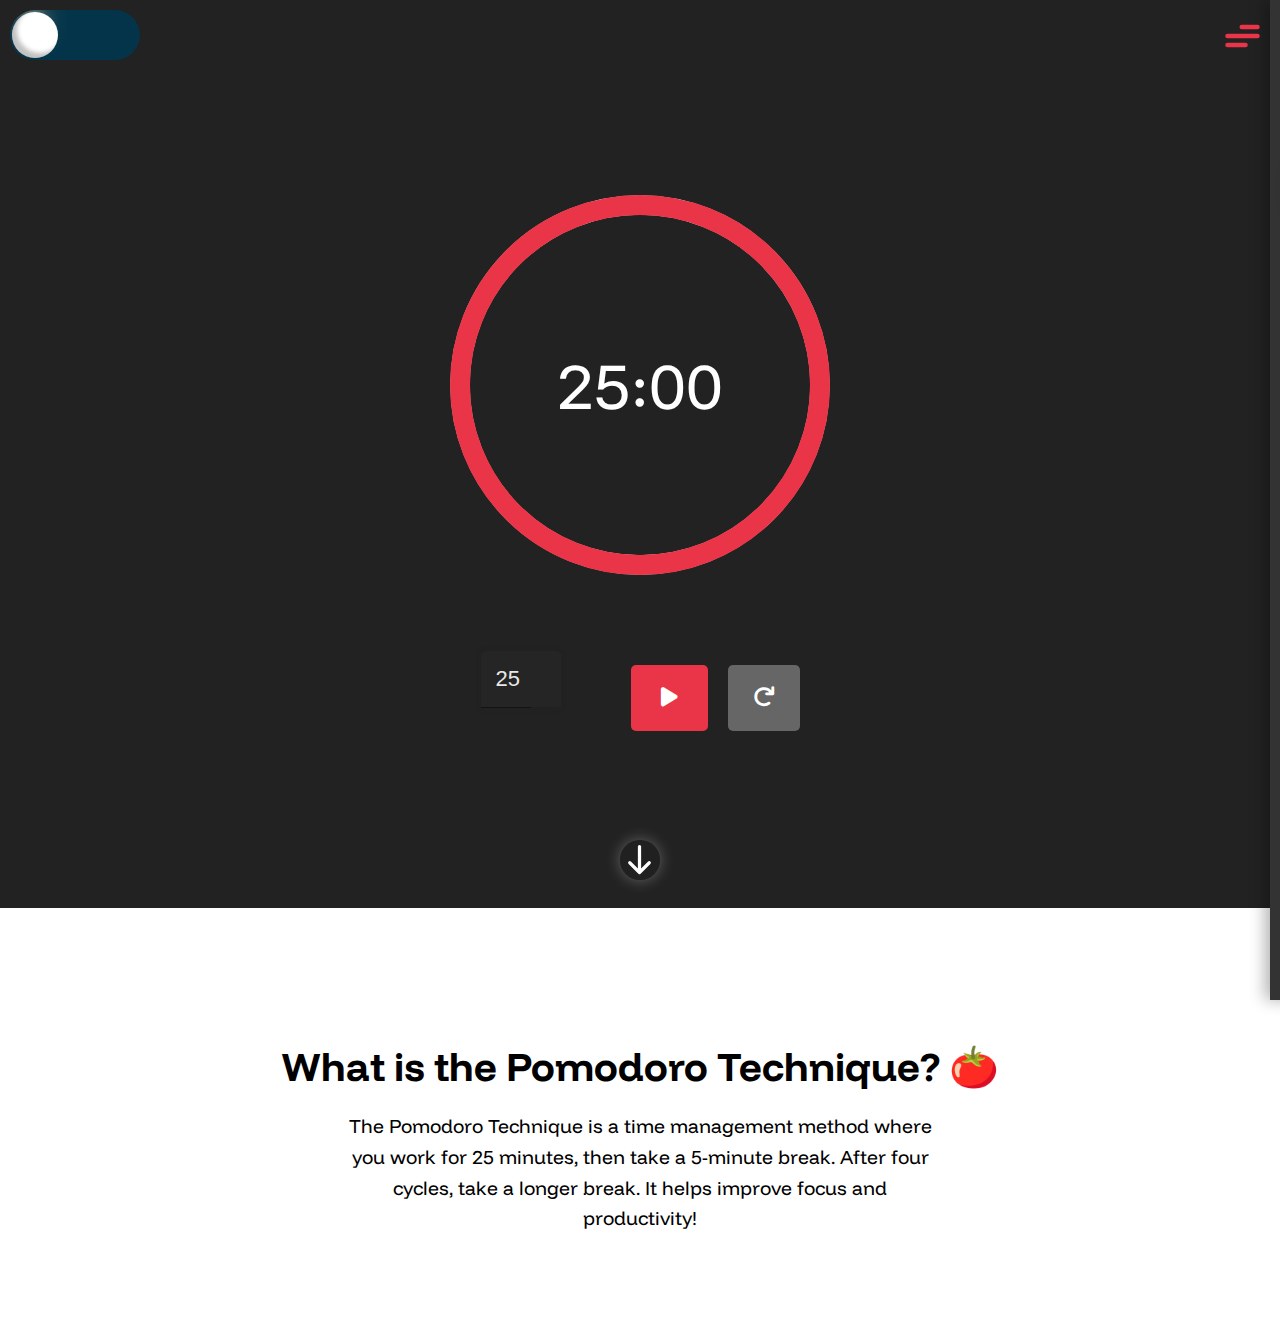
==== commit 367598cc: "Merge branch 'main' of https://github.com/hpharen/Pomodoro" ====
--- a/timer.html
+++ b/timer.html
@@ -722,6 +722,66 @@
 
         .add-task-btn:hover {
             background-color: #c42232;
+        }
+
+        .scroll-arrow-container {
+            position: fixed;
+            bottom: 20px; /* Moved higher up from 30px */
+            left: 50%;
+            transform: translateX(-50%);
+            z-index: 100;
+            cursor: pointer;
+            width: 40px; /* Fixed width to ensure proper centering */
+            height: 40px; /* Fixed height to match width */
+            display: flex;
+            justify-content: center;
+            align-items: center;
+        }
+
+        .scroll-arrow {
+            display: flex;
+            justify-content: center;
+            align-items: center;
+            width: 40px; /* Reduced from 60px */
+            height: 40px; /* Reduced from 60px */
+            border-radius: 50%;
+            background-color: rgba(30, 30, 30, 0.5);
+            box-shadow: 0 0 15px rgba(255, 255, 255, 0.3);
+            animation: glow 3s infinite alternate;
+            transition: transform 0.3s ease, box-shadow 0.3s ease;
+        }
+
+        .scroll-arrow:hover {
+            animation: bounce 2s infinite, glow 3s infinite alternate;
+            transform: scale(1.1);
+            box-shadow: 0 0 20px rgba(255, 255, 255, 0.5);
+        }
+
+        .scroll-arrow svg {
+            transform: rotate(360deg);
+            width: 39px; /* Reduced from default 40px */
+            height: 39px; /* Reduced from default 40px */
+        }
+
+        @keyframes bounce {
+            0%, 20%, 50%, 80%, 100% {
+                transform: translateY(0);
+            }
+            40% {
+                transform: translateY(-10px);
+            }
+            60% {
+                transform: translateY(-5px);
+            }
+        }
+
+        @keyframes glow {
+            from {
+                box-shadow: 0 0 5px rgba(255, 255, 255, 0.3);
+            }
+            to {
+                box-shadow: 0 0 20px rgba(255, 255, 255, 0.7);
+            }
         }
     </style>
 </head>
@@ -769,6 +829,14 @@
                     <i class="fas fa-redo"></i>
                 </button>
             </div>
+        </div>
+    </div>
+
+    <div class="scroll-arrow-container">
+        <div class="scroll-arrow">
+            <svg width="40" height="40" viewBox="0 0 24 24" fill="none" xmlns="http://www.w3.org/2000/svg">
+                <path d="M12 20L12 4M12 20L6 14M12 20L18 14" stroke="white" stroke-width="2" stroke-linecap="round" stroke-linejoin="round"/>
+            </svg>
         </div>
     </div>
 
@@ -981,6 +1049,12 @@
         } else {
             body.classList.remove("light-mode");
         }
+
+        document.querySelector('.scroll-arrow-container').addEventListener('click', function() {
+            const howToSection = document.querySelector('.how-to-section');
+            howToSection.scrollIntoView({ behavior: 'smooth' });
+        });
+
     </script>
 </body>
 </html>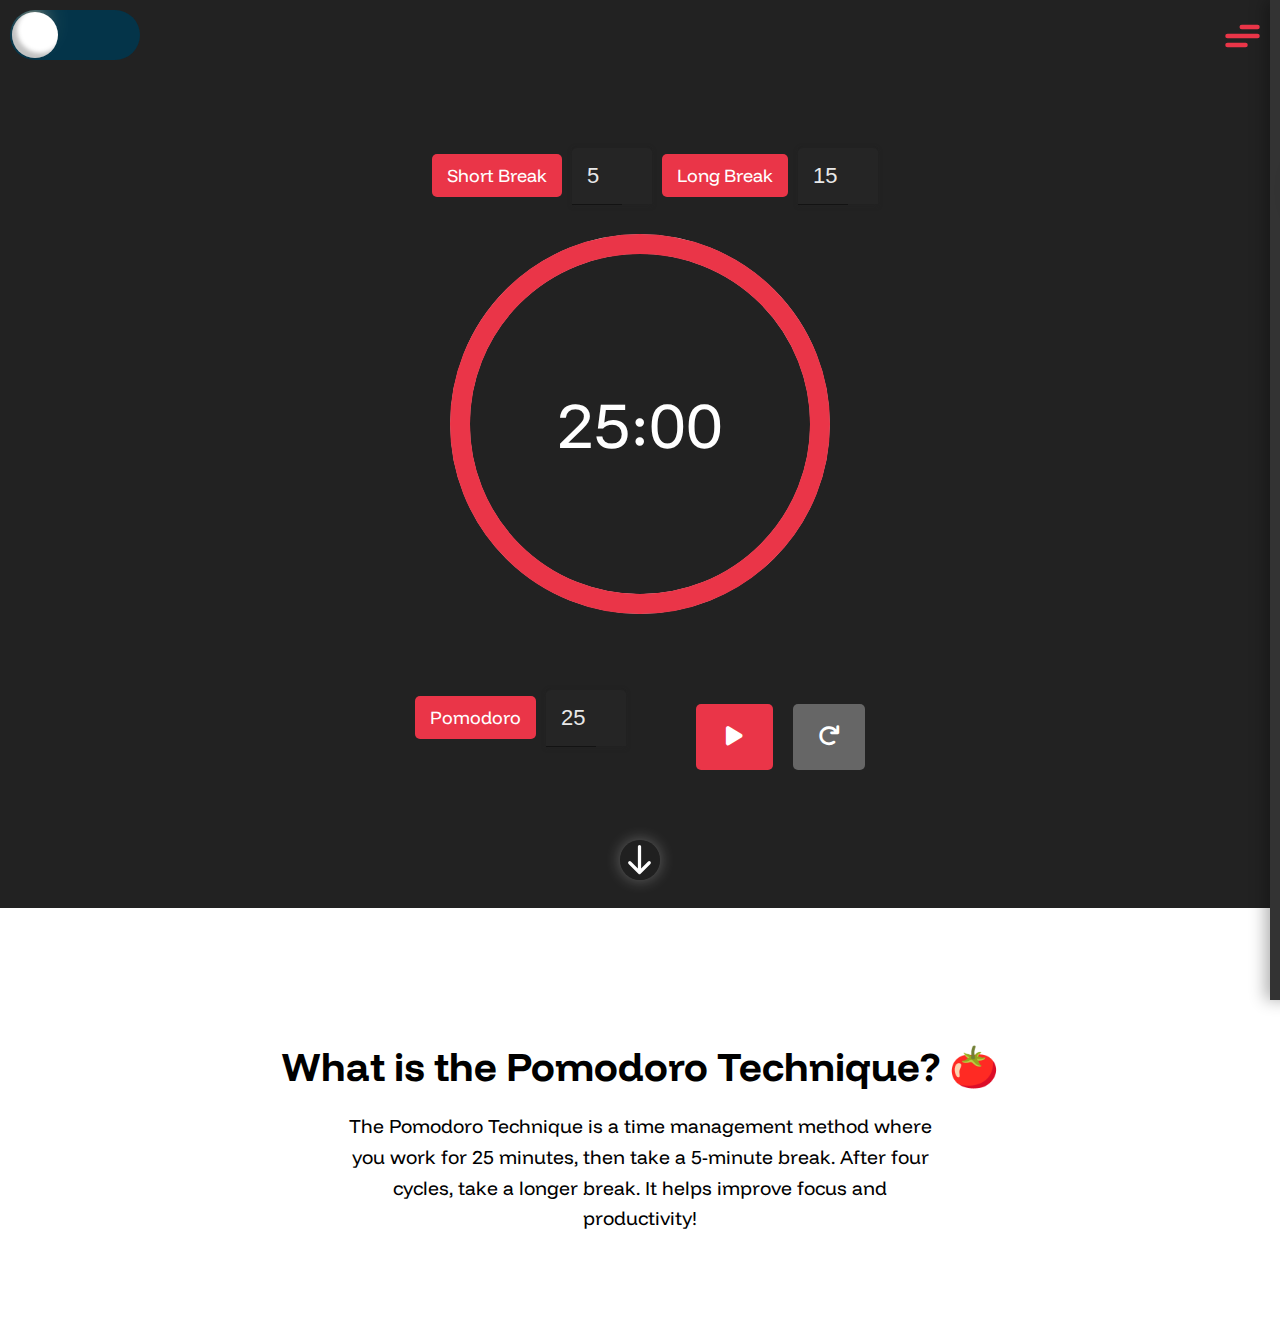
==== commit 2b79e24b: "created customizable short and long break, other stuff" ====
--- a/timer.html
+++ b/timer.html
@@ -3,787 +3,16 @@
 <head>
     <meta charset="UTF-8">
     <meta name="viewport" content="width=device-width, initial-scale=1.0">
-    <title>Pomodoro Timer Prototype</title>
+    <title>25:00</title>
     
+    <link rel="stylesheet" href="styles.css">
+
     <link rel="preconnect" href="https://fonts.googleapis.com">
     <link rel="preconnect" href="https://fonts.gstatic.com" crossorigin>
     <link href="https://fonts.googleapis.com/css2?family=Funnel+Display:wght@300..800&display=swap" rel="stylesheet">
     <link rel="stylesheet" href="https://cdnjs.cloudflare.com/ajax/libs/font-awesome/6.0.0/css/all.min.css">
 
-    <style>
-        /* Default styles for dark mode */
-        body {
-            overflow-x: hidden;
-            display: flex;
-            flex-direction: column;
-            align-items: center;
-            min-height: 100vh;
-            background-color: #222;
-            color: white;
-            font-family: 'Funnel Display', sans-serif;
-            transition: background-color 0.3s, color 0.3s;
-            position: relative;
-        }
-
-        .wrapper {
-            position: absolute;
-            top: 50%;
-            left: 50%;
-            transform: translate(-50%, -50%);
-            width: fit-content;
-        }
-        .how-to-section {
-            position: absolute;
-            top: 100vh; /* Starts below viewport */
-            padding: 100px 20px;
-            background-color: white;
-            color: #000;
-            width: 100%;
-            text-align: center;
-            transition: 0.3s;
-        }
-
-        .how-to-section h2 {
-            font-size: 2.5rem;
-            margin-bottom: 20px;
-        }
-
-        .how-to-section p {
-            font-size: 1.2rem;
-            max-width: 600px;
-            margin: 0 auto;
-            line-height: 1.6;
-        }
-
-        .control-group {
-            display: flex;
-            gap: 20px;
-            margin-top: 40px;
-        }
-
-        #toggle-btn {
-            padding: 20px 30px;
-            background-color: #EA3548;
-        }
-
-        #restart-btn {
-            padding: 20px 25px;
-            background-color: #666;
-        }
-
-        button i {
-            font-size: 22px;
-        }
-
-
-        .timer-container {
-            position: relative;
-            width: 400px; /* Doubled size */
-            height: 400px; /* Doubled size */
-            margin: 0 auto;
-        }
-        svg {
-            position: absolute;
-            top: 0;
-            left: 0;
-            width: 400px; /* Doubled size */
-            height: 400px; /* Doubled size */
-            transform: rotate(-90deg);
-        }
-        circle {
-            transition: stroke-dashoffset 1s linear;
-        }
-        .timer {
-            position: absolute;
-            top: 50%;
-            left: 50%;
-            transform: translate(-50%, -50%);
-            font-size: 4rem; /* Doubled size */
-        }
-        .controls {
-            display: flex;
-            justify-content: center; /* Ensures equidistant spacing */
-            align-items: center;
-            width: auto;
-            margin-top: 40px; /* Doubled margin */
-            flex-direction: row; /* Ensures horizontal alignment */
-            gap: 100px; /* Optional: Adds spacing between the button and input */
-        }
-
-        .textInputWrapper {
-            position: relative;
-            width: 50px; /* Smaller width */
-            --accent-color: #EA3548;
-        }
-
-        .textInputWrapper:before {
-            transition: border-bottom-color 200ms cubic-bezier(0.4, 0, 0.2, 1) 0ms;
-            border-bottom: 1px solid rgba(0, 0, 0, 0.42);
-        }
-
-        .textInputWrapper:before,
-        .textInputWrapper:after {
-            content: "";
-            left: 0;
-            right: 0;
-            position: absolute;
-            pointer-events: none;
-            bottom: -1px;
-            z-index: 4;
-            width: 100%;
-        }
-
-        .textInputWrapper:focus-within:before {
-            border-bottom: 1px solid var(--accent-color);
-        }
-
-        .textInputWrapper:before {
-            transition: border-bottom-color 200ms cubic-bezier(0.4, 0, 0.2, 1) 0ms;
-            border-bottom: 1px solid rgba(0, 0, 0, 0.42);
-        }
-
-        .textInputWrapper:focus-within:before {
-            border-bottom: 1px solid var(--accent-color);
-            transform: scaleX(1);
-        }
-
-        .textInputWrapper:focus-within:after {
-            border-bottom: 2px solid var(--accent-color);
-            transform: scaleX(1);
-        }
-
-        .textInputWrapper:after {
-            content: "";
-            transform: scaleX(0);
-            transition: transform 250ms cubic-bezier(0, 0, 0.2, 1) 0ms;
-            will-change: transform;
-            border-bottom: 2px solid var(--accent-color);
-            border-bottom-color: var(--accent-color);
-        }
-
-        .textInput::placeholder {
-            transition: opacity 250ms cubic-bezier(0, 0, 0.2, 1) 0ms;
-            opacity: 1;
-            user-select: none;
-            color: rgba(255, 255, 255, 0.582);
-        }
-
-        .textInputWrapper .textInput {
-            border-radius: 5px 5px 0px 0px;
-            box-shadow: 0px 2px 5px rgb(35 35 35 / 30%);
-            max-height: 50px; /* Increased size */
-            background-color: #252525;
-            transition-timing-function: cubic-bezier(0.25, 0.8, 0.25, 1);
-            transition-duration: 200ms;
-            transition-property: background-color;
-            color: #e8e8e8;
-            font-size: 22px; /* Increased font size */
-            font-weight: 500;
-            padding: 15px;
-            width: 100%;
-            border-left: none;
-            border-bottom: none;
-            border-right: none;
-            appearance: none; /* Removes the number input arrows */
-        }
-
-        .textInputWrapper .textInput:focus,
-        .textInputWrapper .textInput:active {
-            outline: none;
-        }
-
-        .textInputWrapper:focus-within .textInput,
-        .textInputWrapper .textInput:focus,
-        .textInputWrapper .textInput:active {
-            background-color: #353535;
-        }
-
-        .textInputWrapper:focus-within .textInput::placeholder {
-            opacity: 0;
-        }
-
-        button {
-            padding: 20px 30px; /* Larger button */
-            font-size: 22px; /* Larger button text */
-            cursor: pointer;
-            background-color: #EA3548;
-            color: white;
-            border: none;
-            border-radius: 5px;
-            transition: background-color 0.3s;
-        }
-
-        button:hover {
-            background-color: #d83a3a;
-        }
-
-        button:disabled {
-            cursor: not-allowed; /* Changes the cursor to indicate the button is disabled */
-            opacity: 0.7; /* Makes the button look faded */
-        }
-
-        .switch {
-            position: fixed;
-            top: 10px;
-            left: 10px;
-            width: 130px;
-            height: 50px;
-            margin: 0px;
-            z-index: 1000;
-            appearance: none;
-            -webkit-appearance: none;
-            background-color: rgb(4,52,73);
-            background-size: cover;
-            background-repeat: no-repeat;
-            border-radius: 25px;
-            transition: background-image .7s ease-in-out;
-            outline: none;
-            cursor: pointer;
-            overflow: hidden;
-        }
-
-        .switch:checked {
-            background-color: rgb(0, 195, 255);
-            background-size: cover;
-            transition: background-image 1s ease-in-out;
-        }
-
-        .switch:after {
-            content: '';
-            width: 46px;
-            height: 46px;
-            border-radius: 50%;
-            background-color: #fff;
-            position: absolute;
-            left: 2px;
-            top: 2px;
-            transform: translateX(0px);
-            animation: off .7s forwards cubic-bezier(.8, .5, .2, 1.4);
-            box-shadow: inset 5px -5px 4px rgba(53, 53, 53, 0.3);
-        }
-
-        @keyframes off {
-            0% {
-                transform: translateX(80px);
-                width: 46px;
-            }
-
-            50% {
-                width: 75px;
-                border-radius: 25px;
-            }
-
-            100% {
-                transform: translateX(0px);
-                width: 46px;
-            }
-        }
-
-        .switch:checked:after {
-            animation: on .7s forwards cubic-bezier(.8, .5, .2, 1.4);
-            box-shadow: inset -5px -5px 4px rgba(53, 53, 53, 0.3);
-        }
-
-        @keyframes on {
-            0% {
-                transform: translateX(0px);
-                width: 46px;
-            }
-
-            50% {
-                width: 75px;
-                border-radius: 25px;
-            }
-
-            100% {
-                transform: translateX(80px);
-                width: 46px;
-            }
-        }
-
-        .switch:checked:before {
-            content: '';
-            width: 15px;
-            height: 15px;
-            border-radius: 50%;
-            position: absolute;
-            left: 15px;
-            top: 5px;
-            transform-origin: 53px 10px;
-            background-color: transparent;
-            box-shadow: 5px -1px 0px #fff;
-            filter: blur(0px);
-            animation: sun .7s forwards ease;
-        }
-
-        @keyframes sun {
-            0% {
-                transform: rotate(170deg);
-                background-color: transparent;
-                box-shadow: 5px -1px 0px #fff;
-                filter: blur(0px);
-            }
-
-            50% {
-                background-color: transparent;
-                box-shadow: 5px -1px 0px #fff;
-                filter: blur(0px);
-            }
-
-            90% {
-                background-color: #f5daaa;
-                box-shadow: 0px 0px 10px #f5deb4,
-                0px 0px 20px #f5deb4,
-                0px 0px 30px #f5deb4,
-                 inset 0px 0px 2px #efd3a3;
-                filter: blur(1px);
-            }
-
-            100% {
-                transform: rotate(0deg);
-                background-color: #f5daaa;
-                box-shadow: 0px 0px 10px #f5deb4,
-                0px 0px 20px #f5deb4,
-                0px 0px 30px #f5deb4,
-                 inset 0px 0px 2px #efd3a3;
-                filter: blur(1px);
-            }
-        }
-
-        .switch:before {
-            content: '';
-            width: 15px;
-            height: 15px;
-            border-radius: 50%;
-            position: absolute;
-            left: 15px;
-            top: 5px;
-            filter: blur(1px);
-            background-color: #f5daaa;
-            box-shadow: 0px 0px 10px #f5deb4,
-        0px 0px 20px #f5deb4,
-        0px 0px 30px #f5deb4,
-         inset 0px 0px 2px #efd3a3;
-            transform-origin: 53px 10px;
-            animation: moon .7s forwards ease;
-        }
-
-        @keyframes moon {
-            0% {
-                transform: rotate(0deg);
-                filter: blur(1px);
-            }
-
-            50% {
-                filter: blur(1px);
-            }
-
-            90% {
-                background-color: transparent;
-                box-shadow: 5px -1px 0px #fff;
-                filter: blur(0px);
-            }
-
-            100% {
-                transform: rotate(170deg);
-                background-color: transparent;
-                box-shadow: 5px -1px 0px #fff;
-                filter: blur(0px);
-            }
-        }
-
-        /* Light Mode Styles */
-        .light-mode {
-            background-color: #fff;
-            color: #000;
-        }
-
-        .hamburger {
-            cursor: pointer;
-            position: fixed; /* Fix to top-right corner */
-            top: 60px;
-            right: 60px;
-            z-index: 1000;
-            transform: rotate(-90deg)
-        }
-
-        .hamburger input {
-            display: none;
-        }
-
-        .hamburger svg {
-            /* The size of the SVG defines the overall size */
-            height: 3em;
-            width: 3em;
-            /* Define the transition for transforming the SVG */
-            transition: transform 600ms cubic-bezier(0.4, 0, 0.2, 1);
-        }
-
-        .line {
-            fill: none;
-            stroke: #EA3548;
-            stroke-linecap: round;
-            stroke-linejoin: round;
-            stroke-width: 3;
-            /* Define the transition for transforming the Stroke */
-            transition: stroke-dasharray 600ms cubic-bezier(0.4, 0, 0.2, 1),
-                        stroke-dashoffset 600ms cubic-bezier(0.4, 0, 0.2, 1);
-        }
-
-        .line-top-bottom {
-            stroke-dasharray: 12 63;
-        }
-
-        .hamburger input:checked + svg {
-            transform: rotate(-45deg);
-        }
-
-        .hamburger input:checked + svg .line-top-bottom {
-            stroke-dasharray: 20 300;
-            stroke-dashoffset: -32.42;
-        }
-
-        /* Task List Styles */
-        #task-panel {
-            position: fixed;
-            top: 0;
-            right: -300px; /* Start off-screen */
-            width: 270px;
-            height: 100%;
-            background-color: #333;
-            box-shadow: -5px 0 15px rgba(0, 0, 0, 0.3);
-            transition: right 0.3s ease;
-            z-index: 999;
-            padding: 80px 20px 20px;
-            overflow-y: auto;
-        }
-
-        #task-panel.open {
-            right: 0;
-        }
-
-        .task-panel-header {
-            text-align: center;
-            margin-bottom: 20px;
-            color: #fff;
-            font-size: 1.5rem;
-        }
-
-        #checklist {
-            --background: #333;
-            --text: #fff;
-            --check: #EA3548;
-            --disabled: #c3c8de;
-            --width: 250px;
-            --height: auto;
-            --border-radius: 10px;
-            background: var(--background);
-            width: 220px;
-            height: var(--height);
-            border-radius: var(--border-radius);
-            position: relative;
-            box-shadow: 0 10px 30px rgba(65, 72, 86, 0.05);
-            padding: 30px 20px;
-            display: grid;
-            grid-template-columns: 30px auto 30px;
-            align-items: center;
-            margin: 0 auto;
-        }
-        /*
-        .light-mode #checklist {
-            --background: #fff;
-            --text: #414856;
-        }
-        */
-        #checklist label {
-            color: var(--text);
-            position: relative;
-            cursor: pointer;
-            display: grid;
-            align-items: center;
-            width: fit-content;
-            transition: color 0.3s ease;
-            margin-right: 20px;
-            padding: 5px 0;
-            max-width: 250px;
-            word-wrap: break-word;
-            overflow-wrap: break-word;
-            white-space: normal;
-        }
-        #checklist label::before, #checklist label::after {
-            content: "";
-            position: absolute;
-        }
-        #checklist label::before {
-            height: 2px;
-            width: 8px;
-            left: -27px;
-            background: var(--check);
-            border-radius: 2px;
-            transition: background 0.3s ease;
-        }
-        #checklist label:after {
-            height: 4px;
-            width: 4px;
-            top: 8px;
-            left: -25px;
-            border-radius: 50%;
-        }
-        #checklist input[type="checkbox"] {
-            -webkit-appearance: none;
-            -moz-appearance: none;
-            position: relative;
-            height: 15px;
-            width: 15px;
-            outline: none;
-            border: 0;
-            margin: 0 15px 0 0;
-            cursor: pointer;
-            background: var(--background);
-            display: grid;
-            align-items: center;
-            margin-right: 20px;
-        }
-        #checklist input[type="checkbox"]::before, #checklist input[type="checkbox"]::after {
-            content: "";
-            position: absolute;
-            height: 2px;
-            top: auto;
-            background: var(--check);
-            border-radius: 2px;
-        }
-        #checklist input[type="checkbox"]::before {
-            width: 0px;
-            right: 60%;
-            transform-origin: right bottom;
-        }
-        #checklist input[type="checkbox"]::after {
-            width: 0px;
-            left: 40%;
-            transform-origin: left bottom;
-        }
-        #checklist input[type="checkbox"]:checked::before {
-            animation: check-01 0.4s ease forwards;
-        }
-        #checklist input[type="checkbox"]:checked::after {
-            animation: check-02 0.4s ease forwards;
-        }
-        #checklist input[type="checkbox"]:checked + label {
-            color: var(--disabled);
-            animation: move 0.3s ease 0.1s forwards;
-        }
-        #checklist input[type="checkbox"]:checked + label::before {
-            background: var(--disabled);
-            animation: slice 0.4s ease forwards;
-        }
-        #checklist input[type="checkbox"]:checked + label::after {
-            animation: firework 0.5s ease forwards 0.1s;
-        }
-
-        /* Delete button styles */
-        .delete-btn {
-            opacity: 0;
-            transition: opacity 0.3s;
-            background: none;
-            border: none;
-            color: #EA3548;
-            font-size: 18px;
-            padding: 5px;
-            cursor: pointer;
-            height: 30px;
-            width: 30px;
-            line-height: 23px;
-            text-align: center;
-            border-radius: 50%;
-        }
-
-        .delete-btn:hover {
-            background-color: rgba(234, 53, 72, 0.2);
-        }
-
-        /* Show delete button only for checked items */
-        #checklist input[type="checkbox"]:checked ~ .delete-btn {
-            opacity: 1;
-        }
-
-        .task-item {
-            display: contents;
-        }
-
-        @keyframes move {
-            50% {
-                padding-left: 8px;
-                padding-right: 0px;
-            }
-            100% {
-                padding-right: 4px;
-            }
-        }
-        @keyframes slice {
-            60% {
-                width: 100%;
-                left: 4px;
-            }
-            100% {
-                width: 100%;
-                left: -2px;
-                padding-left: 0;
-            }
-        }
-        @keyframes check-01 {
-            0% {
-                width: 4px;
-                top: auto;
-                transform: rotate(0);
-            }
-            50% {
-                width: 0px;
-                top: auto;
-                transform: rotate(0);
-            }
-            51% {
-                width: 0px;
-                top: 8px;
-                transform: rotate(45deg);
-            }
-            100% {
-                width: 5px;
-                top: 8px;
-                transform: rotate(45deg);
-            }
-        }
-        @keyframes check-02 {
-            0% {
-                width: 4px;
-                top: auto;
-                transform: rotate(0);
-            }
-            50% {
-                width: 0px;
-                top: auto;
-                transform: rotate(0);
-            }
-            51% {
-                width: 0px;
-                top: 8px;
-                transform: rotate(-45deg);
-            }
-            100% {
-                width: 10px;
-                top: 8px;
-                transform: rotate(-45deg);
-            }
-        }
-        @keyframes firework {
-            0% {
-                opacity: 1;
-                box-shadow: 0 0 0 -2px #4f29f0, 0 0 0 -2px #4f29f0, 0 0 0 -2px #4f29f0, 0 0 0 -2px #4f29f0, 0 0 0 -2px #4f29f0, 0 0 0 -2px #4f29f0;
-            }
-            30% {
-                opacity: 1;
-            }
-            100% {
-                opacity: 0;
-                box-shadow: 0 -15px 0 0px #4f29f0, 14px -8px 0 0px #4f29f0, 14px 8px 0 0px #4f29f0, 0 15px 0 0px #4f29f0, -14px 8px 0 0px #4f29f0, -14px -8px 0 0px #4f29f0;
-            }
-        }
-
-        /* Add task input styles */
-        .add-task-container {
-            display: flex;
-            margin-top: 20px;
-            width: 100%;
-        }
-
-        .add-task-input {
-            flex-grow: 1;
-            padding: 10px;
-            border: none;
-            border-radius: 5px 0 0 5px;
-            background-color: #444;
-            color: white;
-        }
-
-        /*
-        .light-mode .add-task-input {
-            background-color: #eee;
-            color: #333;
-        }
-        */
-        
-        .add-task-btn {
-            padding: 10px 15px;
-            background-color: #EA3548;
-            color: white;
-            border: none;
-            border-radius: 0 5px 5px 0;
-            cursor: pointer;
-        }
-
-        .add-task-btn:hover {
-            background-color: #c42232;
-        }
-
-        .scroll-arrow-container {
-            position: fixed;
-            bottom: 20px; /* Moved higher up from 30px */
-            left: 50%;
-            transform: translateX(-50%);
-            z-index: 100;
-            cursor: pointer;
-            width: 40px; /* Fixed width to ensure proper centering */
-            height: 40px; /* Fixed height to match width */
-            display: flex;
-            justify-content: center;
-            align-items: center;
-        }
-
-        .scroll-arrow {
-            display: flex;
-            justify-content: center;
-            align-items: center;
-            width: 40px; /* Reduced from 60px */
-            height: 40px; /* Reduced from 60px */
-            border-radius: 50%;
-            background-color: rgba(30, 30, 30, 0.5);
-            box-shadow: 0 0 15px rgba(255, 255, 255, 0.3);
-            animation: glow 3s infinite alternate;
-            transition: transform 0.3s ease, box-shadow 0.3s ease;
-        }
-
-        .scroll-arrow:hover {
-            animation: bounce 2s infinite, glow 3s infinite alternate;
-            transform: scale(1.1);
-            box-shadow: 0 0 20px rgba(255, 255, 255, 0.5);
-        }
-
-        .scroll-arrow svg {
-            transform: rotate(360deg);
-            width: 39px; /* Reduced from default 40px */
-            height: 39px; /* Reduced from default 40px */
-        }
-
-        @keyframes bounce {
-            0%, 20%, 50%, 80%, 100% {
-                transform: translateY(0);
-            }
-            40% {
-                transform: translateY(-10px);
-            }
-            60% {
-                transform: translateY(-5px);
-            }
-        }
-
-        @keyframes glow {
-            from {
-                box-shadow: 0 0 5px rgba(255, 255, 255, 0.3);
-            }
-            to {
-                box-shadow: 0 0 20px rgba(255, 255, 255, 0.7);
-            }
-        }
-    </style>
+    
 </head>
 <body>
     <input type="checkbox" class="switch" id="theme-switch"/>
@@ -810,6 +39,20 @@
     </div>
 
     <div class="wrapper">
+        <div class="break-controls">
+            <div class="time-input-container">
+                <button id="short-break-btn" class="time-label">Short Break</button>
+                <div class="textInputWrapper">
+                    <input id="short-break-input" class="textInput" type="number" min="1" max="120" value="5" placeholder="Time"/>
+                </div>
+            </div>
+            <div class="time-input-container">
+                <button id="long-break-btn" class="time-label">Long Break</button>
+                <div class="textInputWrapper">
+                    <input id="long-break-input" class="textInput" type="number" min="1" max="120" value="15" placeholder="Time"/>
+                </div>
+            </div>
+        </div>
         <div class="timer-container">
             <svg viewBox="0 0 100 100" class="circle-svg">
                 <circle cx="50" cy="50" r="45" stroke="#F3F3F3" stroke-width="4.85" fill="none"/>
@@ -818,8 +61,11 @@
             <div class="timer" id="timer-display">25:00</div>
         </div>
         <div class="controls">
-            <div class="textInputWrapper">
-                <input id="time-input" class="textInput" type="number" min="1" max="120" value="25" placeholder="Time"/>
+            <div class="time-input-container">
+                <button id="pomodoro-btn" class="time-label">Pomodoro</button>
+                <div class="textInputWrapper">
+                    <input id="time-input" class="textInput" type="number" min="1" max="120" value="25" placeholder="Time"/>
+                </div>
             </div>
             <div class="control-group">
                 <button id="toggle-btn">
@@ -832,7 +78,7 @@
         </div>
     </div>
 
-    <div class="scroll-arrow-container">
+    <div class="scroll-arrow-container" id="scroll-arrow">
         <div class="scroll-arrow">
             <svg width="40" height="40" viewBox="0 0 24 24" fill="none" xmlns="http://www.w3.org/2000/svg">
                 <path d="M12 20L12 4M12 20L6 14M12 20L18 14" stroke="white" stroke-width="2" stroke-linecap="round" stroke-linejoin="round"/>
@@ -848,213 +94,6 @@
             It helps improve focus and productivity!
         </p>
     </div>
-
-    <script>
-        const switcher = document.getElementById("theme-switch");
-        const body = document.body;
-        const timerDisplay = document.getElementById("timer-display");
-        const startBtn = document.getElementById("start-btn");
-        const stopBtn = document.getElementById("stop-btn");
-        const timeInput = document.getElementById("time-input");
-        const countdownCircle = document.querySelector(".countdown");
-        const hamburgerToggle = document.getElementById("hamburger-toggle");
-        const taskPanel = document.getElementById("task-panel");
-        const addTaskBtn = document.getElementById("add-task-btn");
-        const newTaskInput = document.getElementById("new-task-input");
-        const checklist = document.getElementById("checklist");
-
-        let timer;
-        let isRunning = false;
-        let timeLeft = 25 * 60;
-        let totalTime = 25 * 60;
-        let taskCounter = 1; // Reset counter to 1
-
-        // Initial tasks
-        const initialTasks = [
-            "Complete first Pomodoro",
-            "Take a 5-minute break",
-            "Review project notes",
-            "Plan tomorrow's tasks"
-        ];
-
-        // Initialize tasks
-        function initializeTasks() {
-            initialTasks.forEach(task => {
-                createTaskElement(task, taskCounter === 1); // Check the first task
-                taskCounter++;
-            });
-        }
-
-        // Create a new task element
-        function createTaskElement(taskText, isChecked = false) {
-            // Create task item container
-            const taskItem = document.createElement("div");
-            taskItem.className = "task-item";
-            
-            // Create checkbox
-            const checkbox = document.createElement("input");
-            checkbox.type = "checkbox";
-            checkbox.id = `task-${taskCounter}`;
-            checkbox.value = taskCounter;
-            checkbox.name = "r";
-            checkbox.checked = isChecked;
-            
-            // Create label
-            const label = document.createElement("label");
-            label.htmlFor = checkbox.id;
-            label.textContent = taskText;
-            
-            // Create delete button
-            const deleteBtn = document.createElement("button");
-            deleteBtn.className = "delete-btn";
-            deleteBtn.innerHTML = "&#x2715;"; // X symbol
-            deleteBtn.setAttribute("aria-label", "Delete task");
-            deleteBtn.addEventListener("click", function() {
-                taskItem.remove();
-            });
-            
-            // Add event listener to the checkbox to show delete button
-            checkbox.addEventListener("change", function() {
-                if (this.checked) {
-                    deleteBtn.style.opacity = "1";
-                } else {
-                    deleteBtn.style.opacity = "0";
-                }
-            });
-            
-            // Set initial opacity based on checkbox state
-            deleteBtn.style.opacity = isChecked ? "1" : "0";
-            
-            // Append elements to task item
-            taskItem.appendChild(checkbox);
-            taskItem.appendChild(label);
-            taskItem.appendChild(deleteBtn);
-            
-            // Add to checklist
-            checklist.appendChild(taskItem);
-            
-            return taskItem;
-        }
-
-        // Add new task functionality
-        function addNewTask() {
-            const taskText = newTaskInput.value.trim();
-            if (taskText) {
-                createTaskElement(taskText);
-                newTaskInput.value = "";
-                taskCounter++;
-            }
-        }
-
-        addTaskBtn.addEventListener("click", addNewTask);
-        newTaskInput.addEventListener("keypress", function(e) {
-            if (e.key === "Enter") {
-                addNewTask();
-            }
-        });
-
-        // Toggle task panel
-        hamburgerToggle.addEventListener("change", function() {
-            if (this.checked) {
-                taskPanel.classList.add("open");
-            } else {
-                taskPanel.classList.remove("open");
-            }
-        });
-
-        const toggleBtn = document.getElementById("toggle-btn");
-        const restartBtn = document.getElementById("restart-btn");
-        const toggleIcon = toggleBtn.querySelector("i");
-
-
-        function updateTimer() {
-            if (timeLeft <= 0) {
-                clearInterval(timer);
-                isRunning = false;
-                toggleIcon.classList.replace("fa-pause", "fa-play");
-                alert("Time's up!");
-                return;
-            }
-            
-            if (isRunning) {
-                timeLeft--;
-                updateTimerDisplay();
-                updateCircle();
-            }
-        }
-
-        function toggleTimer() {
-            if (!isRunning) {
-                // Start/resume timer
-                isRunning = true;
-                toggleIcon.classList.replace("fa-play", "fa-pause");
-                totalTime = timeLeft === totalTime ? timeLeft : totalTime;
-                timer = setInterval(updateTimer, 1000);
-            } else {
-                // Pause timer
-                isRunning = false;
-                toggleIcon.classList.replace("fa-pause", "fa-play");
-                clearInterval(timer);
-            }
-        }
-
-        function resetTimer() {
-            timeLeft = parseInt(timeInput.value, 10) * 60;
-            totalTime = timeLeft;
-            updateTimerDisplay();
-            updateCircle();
-            
-            if (isRunning) {
-                clearInterval(timer);
-                timer = setInterval(updateTimer, 1000);
-            }
-        }
-
-        // Update event listeners
-        toggleBtn.addEventListener("click", toggleTimer);
-        restartBtn.addEventListener("click", resetTimer);
-
-        function updateTimerDisplay() {
-            const minutes = Math.floor(timeLeft / 60);
-            const seconds = timeLeft % 60;
-            timerDisplay.textContent = `${String(minutes).padStart(2, "0")}:${String(seconds).padStart(2, "0")}`;
-        }
-
-        function updateCircle() {
-            const circumference = 282.743;
-            const offset = circumference - (timeLeft / totalTime) * circumference;
-            countdownCircle.style.strokeDashoffset = offset;
-        }
-
-        startBtn.addEventListener("click", () => {
-            timeLeft = parseInt(timeInput.value, 10) * 60;
-            totalTime = timeLeft;
-            updateTimerDisplay();
-            updateCircle();
-            startTimer();
-        });
-        
-        stopBtn.addEventListener("click", stopTimer);
-
-        switcher.addEventListener("change", () => {
-            if (switcher.checked) {
-                body.classList.add("light-mode");
-            } else {
-                body.classList.remove("light-mode");
-            }
-        });
-
-        if (switcher.checked) {
-            body.classList.add("light-mode");
-        } else {
-            body.classList.remove("light-mode");
-        }
-
-        document.querySelector('.scroll-arrow-container').addEventListener('click', function() {
-            const howToSection = document.querySelector('.how-to-section');
-            howToSection.scrollIntoView({ behavior: 'smooth' });
-        });
-
-    </script>
+    <script src="script.js"></script>
 </body>
 </html>--- a/styles.css
+++ b/styles.css
@@ -0,0 +1,806 @@
+        /* Default styles for dark mode */
+        body {
+            overflow-x: hidden;
+            display: flex;
+            flex-direction: column;
+            align-items: center;
+            min-height: 100vh;
+            background-color: #222;
+            color: white;
+            font-family: 'Funnel Display', sans-serif;
+            transition: background-color 0.3s, color 0.3s;
+            position: relative;
+        }
+
+        .wrapper {
+            position: absolute;
+            top: 50%;
+            left: 50%;
+            transform: translate(-50%, -50%);
+            width: fit-content;
+            text-align: center;
+        }
+        .how-to-section {
+            position: absolute;
+            top: 100vh; /* Starts below viewport */
+            padding: 100px 20px;
+            background-color: white;
+            color: #000;
+            width: 100%;
+            text-align: center;
+            transition: 0.3s;
+        }
+
+        .how-to-section h2 {
+            font-size: 2.5rem;
+            margin-bottom: 20px;
+        }
+
+        .how-to-section p {
+            font-size: 1.2rem;
+            max-width: 600px;
+            margin: 0 auto;
+            line-height: 1.6;
+        }
+
+        .control-group {
+            display: flex;
+            gap: 20px;
+            margin-top: 40px;
+        }
+
+        #toggle-btn {
+            padding: 20px 30px;
+            background-color: #EA3548;
+        }
+
+        #restart-btn {
+            padding: 20px 25px;
+            background-color: #666;
+        }
+
+        button i {
+            font-size: 22px;
+        }
+
+
+        .timer-container {
+            position: relative;
+            width: 400px; /* Doubled size */
+            height: 400px; /* Doubled size */
+            margin: 0 auto;
+        }
+        svg {
+            position: absolute;
+            top: 0;
+            left: 0;
+            width: 400px; /* Doubled size */
+            height: 400px; /* Doubled size */
+            transform: rotate(-90deg);
+        }
+        circle {
+            transition: stroke-dashoffset 1s linear;
+        }
+        .timer {
+            position: absolute;
+            top: 50%;
+            left: 50%;
+            transform: translate(-50%, -50%);
+            font-size: 4rem; /* Doubled size */
+        }
+        .controls {
+            display: flex;
+            justify-content: center; /* Ensures equidistant spacing */
+            align-items: center;
+            width: auto;
+            margin-top: 40px; /* Doubled margin */
+            flex-direction: row; /* Ensures horizontal alignment */
+            gap: 100px; /* Optional: Adds spacing between the button and input */
+        }
+        /* Container for the break inputs */
+        .break-controls {
+            display: flex;
+            justify-content: center; /* Center inputs horizontally */
+            gap: 40px; /* Space between inputs */
+            margin-bottom: 20px; /* Space between break inputs and timer */
+        }
+
+        .textInputWrapper {
+            position: relative;
+            width: 50px; /* Smaller width */
+            --accent-color: #EA3548;
+        }
+
+        .textInputWrapper:before {
+            transition: border-bottom-color 200ms cubic-bezier(0.4, 0, 0.2, 1) 0ms;
+            border-bottom: 1px solid rgba(0, 0, 0, 0.42);
+        }
+
+        .textInputWrapper:before,
+        .textInputWrapper:after {
+            content: "";
+            left: 0;
+            right: 0;
+            position: absolute;
+            pointer-events: none;
+            bottom: -1px;
+            z-index: 4;
+            width: 100%;
+        }
+
+        .textInputWrapper:focus-within:before {
+            border-bottom: 1px solid var(--accent-color);
+        }
+
+        .textInputWrapper:before {
+            transition: border-bottom-color 200ms cubic-bezier(0.4, 0, 0.2, 1) 0ms;
+            border-bottom: 1px solid rgba(0, 0, 0, 0.42);
+        }
+
+        .textInputWrapper:focus-within:before {
+            border-bottom: 1px solid var(--accent-color);
+            transform: scaleX(1);
+        }
+
+        .textInputWrapper:focus-within:after {
+            border-bottom: 2px solid var(--accent-color);
+            transform: scaleX(1);
+        }
+
+        .textInputWrapper:after {
+            content: "";
+            transform: scaleX(0);
+            transition: transform 250ms cubic-bezier(0, 0, 0.2, 1) 0ms;
+            will-change: transform;
+            border-bottom: 2px solid var(--accent-color);
+            border-bottom-color: var(--accent-color);
+        }
+
+        .textInput::placeholder {
+            transition: opacity 250ms cubic-bezier(0, 0, 0.2, 1) 0ms;
+            opacity: 1;
+            user-select: none;
+            color: rgba(255, 255, 255, 0.582);
+        }
+
+        .textInputWrapper .textInput {
+            border-radius: 5px 5px 0px 0px;
+            box-shadow: 0px 2px 5px rgb(35 35 35 / 30%);
+            max-height: 50px; /* Increased size */
+            background-color: #252525;
+            transition-timing-function: cubic-bezier(0.25, 0.8, 0.25, 1);
+            transition-duration: 200ms;
+            transition-property: background-color;
+            color: #e8e8e8;
+            font-size: 22px; /* Increased font size */
+            font-weight: 500;
+            padding: 15px;
+            width: 100%;
+            border-left: none;
+            border-bottom: none;
+            border-right: none;
+            appearance: none; /* Removes the number input arrows */
+        }
+
+        .textInputWrapper .textInput:focus,
+        .textInputWrapper .textInput:active {
+            outline: none;
+        }
+
+        .textInputWrapper:focus-within .textInput,
+        .textInputWrapper .textInput:focus,
+        .textInputWrapper .textInput:active {
+            background-color: #353535;
+        }
+
+        .textInputWrapper:focus-within .textInput::placeholder {
+            opacity: 0;
+        }
+
+        button {
+            padding: 20px 30px; /* Larger button */
+            font-size: 22px; /* Larger button text */
+            cursor: pointer;
+            background-color: #EA3548;
+            color: white;
+            border: none;
+            border-radius: 5px;
+            transition: background-color 0.3s;
+        }
+
+        button:hover {
+            background-color: #d83a3a;
+        }
+
+        button:disabled {
+            cursor: not-allowed; /* Changes the cursor to indicate the button is disabled */
+            opacity: 0.7; /* Makes the button look faded */
+        }
+
+        .switch {
+            position: fixed;
+            top: 10px;
+            left: 10px;
+            width: 130px;
+            height: 50px;
+            margin: 0px;
+            z-index: 1000;
+            appearance: none;
+            -webkit-appearance: none;
+            background-color: rgb(4,52,73);
+            background-size: cover;
+            background-repeat: no-repeat;
+            border-radius: 25px;
+            transition: background-image .7s ease-in-out;
+            outline: none;
+            cursor: pointer;
+            overflow: hidden;
+        }
+
+        .switch:checked {
+            background-color: rgb(0, 195, 255);
+            background-size: cover;
+            transition: background-image 1s ease-in-out;
+        }
+
+        .switch:after {
+            content: '';
+            width: 46px;
+            height: 46px;
+            border-radius: 50%;
+            background-color: #fff;
+            position: absolute;
+            left: 2px;
+            top: 2px;
+            transform: translateX(0px);
+            animation: off .7s forwards cubic-bezier(.8, .5, .2, 1.4);
+            box-shadow: inset 5px -5px 4px rgba(53, 53, 53, 0.3);
+        }
+
+        @keyframes off {
+            0% {
+                transform: translateX(80px);
+                width: 46px;
+            }
+
+            50% {
+                width: 75px;
+                border-radius: 25px;
+            }
+
+            100% {
+                transform: translateX(0px);
+                width: 46px;
+            }
+        }
+
+        .switch:checked:after {
+            animation: on .7s forwards cubic-bezier(.8, .5, .2, 1.4);
+            box-shadow: inset -5px -5px 4px rgba(53, 53, 53, 0.3);
+        }
+
+        @keyframes on {
+            0% {
+                transform: translateX(0px);
+                width: 46px;
+            }
+
+            50% {
+                width: 75px;
+                border-radius: 25px;
+            }
+
+            100% {
+                transform: translateX(80px);
+                width: 46px;
+            }
+        }
+
+        .switch:checked:before {
+            content: '';
+            width: 15px;
+            height: 15px;
+            border-radius: 50%;
+            position: absolute;
+            left: 15px;
+            top: 5px;
+            transform-origin: 53px 10px;
+            background-color: transparent;
+            box-shadow: 5px -1px 0px #fff;
+            filter: blur(0px);
+            animation: sun .7s forwards ease;
+        }
+
+        @keyframes sun {
+            0% {
+                transform: rotate(170deg);
+                background-color: transparent;
+                box-shadow: 5px -1px 0px #fff;
+                filter: blur(0px);
+            }
+
+            50% {
+                background-color: transparent;
+                box-shadow: 5px -1px 0px #fff;
+                filter: blur(0px);
+            }
+
+            90% {
+                background-color: #f5daaa;
+                box-shadow: 0px 0px 10px #f5deb4,
+                0px 0px 20px #f5deb4,
+                0px 0px 30px #f5deb4,
+                 inset 0px 0px 2px #efd3a3;
+                filter: blur(1px);
+            }
+
+            100% {
+                transform: rotate(0deg);
+                background-color: #f5daaa;
+                box-shadow: 0px 0px 10px #f5deb4,
+                0px 0px 20px #f5deb4,
+                0px 0px 30px #f5deb4,
+                 inset 0px 0px 2px #efd3a3;
+                filter: blur(1px);
+            }
+        }
+
+        .switch:before {
+            content: '';
+            width: 15px;
+            height: 15px;
+            border-radius: 50%;
+            position: absolute;
+            left: 15px;
+            top: 5px;
+            filter: blur(1px);
+            background-color: #f5daaa;
+            box-shadow: 0px 0px 10px #f5deb4,
+        0px 0px 20px #f5deb4,
+        0px 0px 30px #f5deb4,
+         inset 0px 0px 2px #efd3a3;
+            transform-origin: 53px 10px;
+            animation: moon .7s forwards ease;
+        }
+
+        @keyframes moon {
+            0% {
+                transform: rotate(0deg);
+                filter: blur(1px);
+            }
+
+            50% {
+                filter: blur(1px);
+            }
+
+            90% {
+                background-color: transparent;
+                box-shadow: 5px -1px 0px #fff;
+                filter: blur(0px);
+            }
+
+            100% {
+                transform: rotate(170deg);
+                background-color: transparent;
+                box-shadow: 5px -1px 0px #fff;
+                filter: blur(0px);
+            }
+        }
+
+        /* Light Mode Styles */
+        .light-mode {
+            background-color: #fff;
+            color: #000;
+        }
+
+        .hamburger {
+            cursor: pointer;
+            position: fixed; /* Fix to top-right corner */
+            top: 60px;
+            right: 60px;
+            z-index: 1000;
+            transform: rotate(-90deg)
+        }
+
+        .hamburger input {
+            display: none;
+        }
+
+        .hamburger svg {
+            /* The size of the SVG defines the overall size */
+            height: 3em;
+            width: 3em;
+            /* Define the transition for transforming the SVG */
+            transition: transform 600ms cubic-bezier(0.4, 0, 0.2, 1);
+        }
+
+        .line {
+            fill: none;
+            stroke: #EA3548;
+            stroke-linecap: round;
+            stroke-linejoin: round;
+            stroke-width: 3;
+            /* Define the transition for transforming the Stroke */
+            transition: stroke-dasharray 600ms cubic-bezier(0.4, 0, 0.2, 1),
+                        stroke-dashoffset 600ms cubic-bezier(0.4, 0, 0.2, 1);
+        }
+
+        .line-top-bottom {
+            stroke-dasharray: 12 63;
+        }
+
+        .hamburger input:checked + svg {
+            transform: rotate(-45deg);
+        }
+
+        .hamburger input:checked + svg .line-top-bottom {
+            stroke-dasharray: 20 300;
+            stroke-dashoffset: -32.42;
+        }
+
+        /* Task List Styles */
+        #task-panel {
+            position: fixed;
+            top: 0;
+            right: -300px; /* Start off-screen */
+            width: 270px;
+            height: 100%;
+            background-color: #333;
+            box-shadow: -5px 0 15px rgba(0, 0, 0, 0.3);
+            transition: right 0.3s ease;
+            z-index: 999;
+            padding: 80px 20px 20px;
+            overflow-y: auto;
+        }
+
+        #task-panel.open {
+            right: 0;
+        }
+
+        .task-panel-header {
+            text-align: center;
+            margin-bottom: 20px;
+            color: #fff;
+            font-size: 1.5rem;
+        }
+
+        #checklist {
+            --background: #333;
+            --text: #fff;
+            --check: #EA3548;
+            --disabled: #c3c8de;
+            --width: 250px;
+            --height: auto;
+            --border-radius: 10px;
+            background: var(--background);
+            width: 220px;
+            height: var(--height);
+            border-radius: var(--border-radius);
+            position: relative;
+            box-shadow: 0 10px 30px rgba(65, 72, 86, 0.05);
+            padding: 30px 20px;
+            display: grid;
+            grid-template-columns: 30px auto 30px;
+            align-items: center;
+            margin: 0 auto;
+        }
+        /*
+        .light-mode #checklist {
+            --background: #fff;
+            --text: #414856;
+        }
+        */
+        #checklist label {
+            color: var(--text);
+            position: relative;
+            cursor: pointer;
+            display: grid;
+            align-items: center;
+            width: fit-content;
+            transition: color 0.3s ease;
+            margin-right: 20px;
+            padding: 5px 0;
+            max-width: 250px;
+            word-wrap: break-word;
+            overflow-wrap: break-word;
+            white-space: normal;
+        }
+        #checklist label::before, #checklist label::after {
+            content: "";
+            position: absolute;
+        }
+        #checklist label::before {
+            height: 2px;
+            width: 8px;
+            left: -27px;
+            background: var(--check);
+            border-radius: 2px;
+            transition: background 0.3s ease;
+        }
+        #checklist label:after {
+            height: 4px;
+            width: 4px;
+            top: 8px;
+            left: -25px;
+            border-radius: 50%;
+        }
+        #checklist input[type="checkbox"] {
+            -webkit-appearance: none;
+            -moz-appearance: none;
+            position: relative;
+            height: 15px;
+            width: 15px;
+            outline: none;
+            border: 0;
+            margin: 0 15px 0 0;
+            cursor: pointer;
+            background: var(--background);
+            display: grid;
+            align-items: center;
+            margin-right: 20px;
+        }
+        #checklist input[type="checkbox"]::before, #checklist input[type="checkbox"]::after {
+            content: "";
+            position: absolute;
+            height: 2px;
+            top: auto;
+            background: var(--check);
+            border-radius: 2px;
+        }
+        #checklist input[type="checkbox"]::before {
+            width: 0px;
+            right: 60%;
+            transform-origin: right bottom;
+        }
+        #checklist input[type="checkbox"]::after {
+            width: 0px;
+            left: 40%;
+            transform-origin: left bottom;
+        }
+        #checklist input[type="checkbox"]:checked::before {
+            animation: check-01 0.4s ease forwards;
+        }
+        #checklist input[type="checkbox"]:checked::after {
+            animation: check-02 0.4s ease forwards;
+        }
+        #checklist input[type="checkbox"]:checked + label {
+            color: var(--disabled);
+            animation: move 0.3s ease 0.1s forwards;
+        }
+        #checklist input[type="checkbox"]:checked + label::before {
+            background: var(--disabled);
+            animation: slice 0.4s ease forwards;
+        }
+        #checklist input[type="checkbox"]:checked + label::after {
+            animation: firework 0.5s ease forwards 0.1s;
+        }
+
+        /* Delete button styles */
+        .delete-btn {
+            opacity: 0;
+            transition: opacity 0.3s;
+            background: none;
+            border: none;
+            color: #EA3548;
+            font-size: 18px;
+            padding: 5px;
+            cursor: pointer;
+            height: 30px;
+            width: 30px;
+            line-height: 23px;
+            text-align: center;
+            border-radius: 50%;
+        }
+
+        .delete-btn:hover {
+            background-color: rgba(234, 53, 72, 0.2);
+        }
+
+        /* Show delete button only for checked items */
+        #checklist input[type="checkbox"]:checked ~ .delete-btn {
+            opacity: 1;
+        }
+
+        .task-item {
+            display: contents;
+        }
+
+        @keyframes move {
+            50% {
+                padding-left: 8px;
+                padding-right: 0px;
+            }
+            100% {
+                padding-right: 4px;
+            }
+        }
+        @keyframes slice {
+            60% {
+                width: 100%;
+                left: 4px;
+            }
+            100% {
+                width: 100%;
+                left: -2px;
+                padding-left: 0;
+            }
+        }
+        @keyframes check-01 {
+            0% {
+                width: 4px;
+                top: auto;
+                transform: rotate(0);
+            }
+            50% {
+                width: 0px;
+                top: auto;
+                transform: rotate(0);
+            }
+            51% {
+                width: 0px;
+                top: 8px;
+                transform: rotate(45deg);
+            }
+            100% {
+                width: 5px;
+                top: 8px;
+                transform: rotate(45deg);
+            }
+        }
+        @keyframes check-02 {
+            0% {
+                width: 4px;
+                top: auto;
+                transform: rotate(0);
+            }
+            50% {
+                width: 0px;
+                top: auto;
+                transform: rotate(0);
+            }
+            51% {
+                width: 0px;
+                top: 8px;
+                transform: rotate(-45deg);
+            }
+            100% {
+                width: 10px;
+                top: 8px;
+                transform: rotate(-45deg);
+            }
+        }
+        @keyframes firework {
+            0% {
+                opacity: 1;
+                box-shadow: 0 0 0 -2px #4f29f0, 0 0 0 -2px #4f29f0, 0 0 0 -2px #4f29f0, 0 0 0 -2px #4f29f0, 0 0 0 -2px #4f29f0, 0 0 0 -2px #4f29f0;
+            }
+            30% {
+                opacity: 1;
+            }
+            100% {
+                opacity: 0;
+                box-shadow: 0 -15px 0 0px #4f29f0, 14px -8px 0 0px #4f29f0, 14px 8px 0 0px #4f29f0, 0 15px 0 0px #4f29f0, -14px 8px 0 0px #4f29f0, -14px -8px 0 0px #4f29f0;
+            }
+        }
+
+        /* Add task input styles */
+        .add-task-container {
+            display: flex;
+            margin-top: 20px;
+            width: 100%;
+        }
+
+        .add-task-input {
+            flex-grow: 1;
+            padding: 10px;
+            border: none;
+            border-radius: 5px 0 0 5px;
+            background-color: #444;
+            color: white;
+        }
+
+        /*
+        .light-mode .add-task-input {
+            background-color: #eee;
+            color: #333;
+        }
+        */
+        .time-input-container {
+            display: flex;
+            align-items: center;
+            gap: 10px; /* Space between input and label */
+        }
+        
+        /* Label for the time input */
+        .time-label {
+            background-color: #EA3548; /* Red background */
+            color: white; /* White text for contrast */
+            font-family: 'Funnel Display', sans-serif; /* Match the site's font */
+            font-size: 18px; /* Match the input font size */
+            font-weight: 400; /* Match the site's font weight */
+            padding: 10px 15px; /* Padding for better spacing */
+            border-radius: 5px; /* Rounded corners */
+            display: flex;
+            align-items: center;
+            justify-content: center;
+            transition: background-color 0.3s ease, opacity 0.3s ease; /* Smooth transitions */
+        }
+        
+        /* Light mode styles for the label */
+        .light-mode .time-label {
+            background-color: #EA3548; /* Keep red background in light mode */
+            color: white; /* Keep white text in light mode */
+        }
+        
+        .add-task-btn {
+            padding: 10px 15px;
+            background-color: #EA3548;
+            color: white;
+            border: none;
+            border-radius: 0 5px 5px 0;
+            cursor: pointer;
+        }
+
+        .add-task-btn:hover {
+            background-color: #c42232;
+        }
+
+        .scroll-arrow-container {
+            position: fixed;
+            bottom: 20px; /* Moved higher up from 30px */
+            left: 50%;
+            transform: translateX(-50%);
+            z-index: 1000;
+            cursor: pointer;
+            width: 40px; /* Fixed width to ensure proper centering */
+            height: 40px; /* Fixed height to match width */
+            display: flex;
+            justify-content: center;
+            align-items: center;
+        }
+
+        .scroll-arrow {
+            display: flex;
+            justify-content: center;
+            align-items: center;
+            width: 40px; /* Reduced from 60px */
+            height: 40px; /* Reduced from 60px */
+            border-radius: 50%;
+            background-color: rgba(30, 30, 30, 0.5);
+            box-shadow: 0 0 15px rgba(255, 255, 255, 0.3);
+            animation: glow 3s infinite alternate;
+            transition: transform 0.3s ease, box-shadow 0.3s ease;
+        }
+
+        .scroll-arrow:hover {
+            animation: bounce 2s infinite, glow 3s infinite alternate;
+            transform: scale(1.1);
+            box-shadow: 0 0 20px rgba(255, 255, 255, 0.5);
+        }
+
+        .scroll-arrow svg {
+            transform: rotate(360deg);
+            width: 39px; /* Reduced from default 40px */
+            height: 39px; /* Reduced from default 40px */
+        }
+
+        @keyframes bounce {
+            0%, 20%, 50%, 80%, 100% {
+                transform: translateY(0);
+            }
+            40% {
+                transform: translateY(-10px);
+            }
+            60% {
+                transform: translateY(-5px);
+            }
+        }
+
+        @keyframes glow {
+            from {
+                box-shadow: 0 0 5px rgba(255, 255, 255, 0.3);
+            }
+            to {
+                box-shadow: 0 0 20px rgba(255, 255, 255, 0.7);
+            }
+        }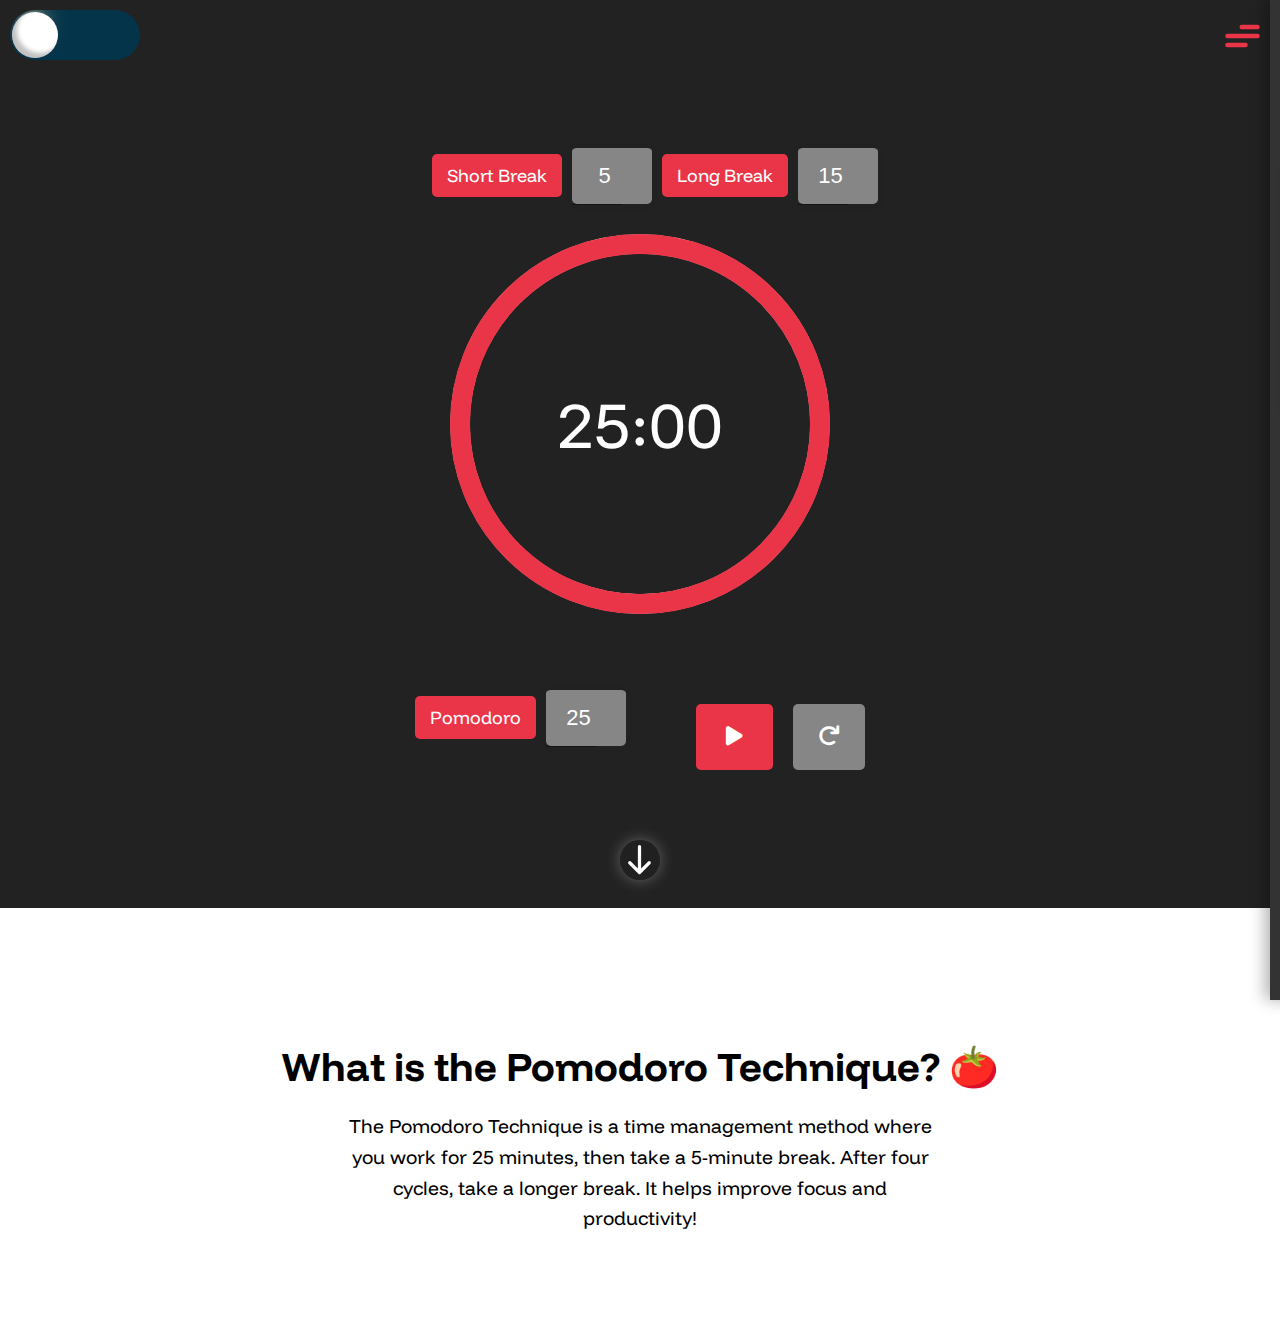
==== commit a97ab77f: "edited comments" ====
--- a/timer.html
+++ b/timer.html
@@ -30,7 +30,6 @@
     <div id="task-panel">
         <h2 class="task-panel-header">Tasks</h2>
         <div id="checklist">
-            <!-- Initial task items will be added with JavaScript -->
         </div>
         <div class="add-task-container">
             <input type="text" class="add-task-input" id="new-task-input" placeholder="Add a new task...">
--- a/styles.css
+++ b/styles.css
@@ -11,6 +11,30 @@
             transition: background-color 0.3s, color 0.3s;
             position: relative;
         }
+        
+        body.pomodoro-mode {
+            background-color: #222; /* Default dark mode */
+        }
+
+        body.short-break-mode {
+            background-color: #1a2a3a; /* Dark blue-ish */
+        }
+
+        body.long-break-mode {
+            background-color: #2a1a3a; /* Dark purple-ish */
+        }
+
+        .light-mode.pomodoro-mode {
+            background-color: #fff; /* Default light mode */
+        }
+
+        .light-mode.short-break-mode {
+            background-color: #e6f2ff; /* Light blue */
+        }
+
+        .light-mode.long-break-mode {
+            background-color: #f2e6ff; /* Light purple */
+        }
 
         .wrapper {
             position: absolute;
@@ -56,13 +80,18 @@
 
         #restart-btn {
             padding: 20px 25px;
-            background-color: #666;
+            background-color: #868686;
         }
 
         button i {
             font-size: 22px;
         }
 
+        .active-mode {
+            background-color: #c42232 !important; /* Darker red for active state */
+            transform: scale(1.05);
+            box-shadow: 0 0 10px rgba(234, 53, 72, 0.7);
+        }
 
         .timer-container {
             position: relative;
@@ -195,6 +224,18 @@
 
         .textInputWrapper:focus-within .textInput::placeholder {
             opacity: 0;
+        }
+
+        .textInputWrapper .textInput[type="number"] {
+            /* Customize the appearance of number input */
+            -moz-appearance: textfield; /* Firefox */
+            appearance: textfield;
+            
+            /* Custom styling for number input arrows */
+            background-color: #868686; /* Match the app's primary color */
+            color: white;
+            border-radius: 5px;
+            text-align: center;
         }
 
         button {
@@ -757,6 +798,13 @@
             display: flex;
             justify-content: center;
             align-items: center;
+            opacity: 1;
+            transition: opacity 0.5s ease-out, display 0.5s ease-out;
+        }
+
+        .scroll-arrow-container.hidden {
+            opacity: 0;
+            pointer-events: none;
         }
 
         .scroll-arrow {
@@ -776,6 +824,7 @@
             animation: bounce 2s infinite, glow 3s infinite alternate;
             transform: scale(1.1);
             box-shadow: 0 0 20px rgba(255, 255, 255, 0.5);
+            transition: all 0.1s ease;
         }
 
         .scroll-arrow svg {
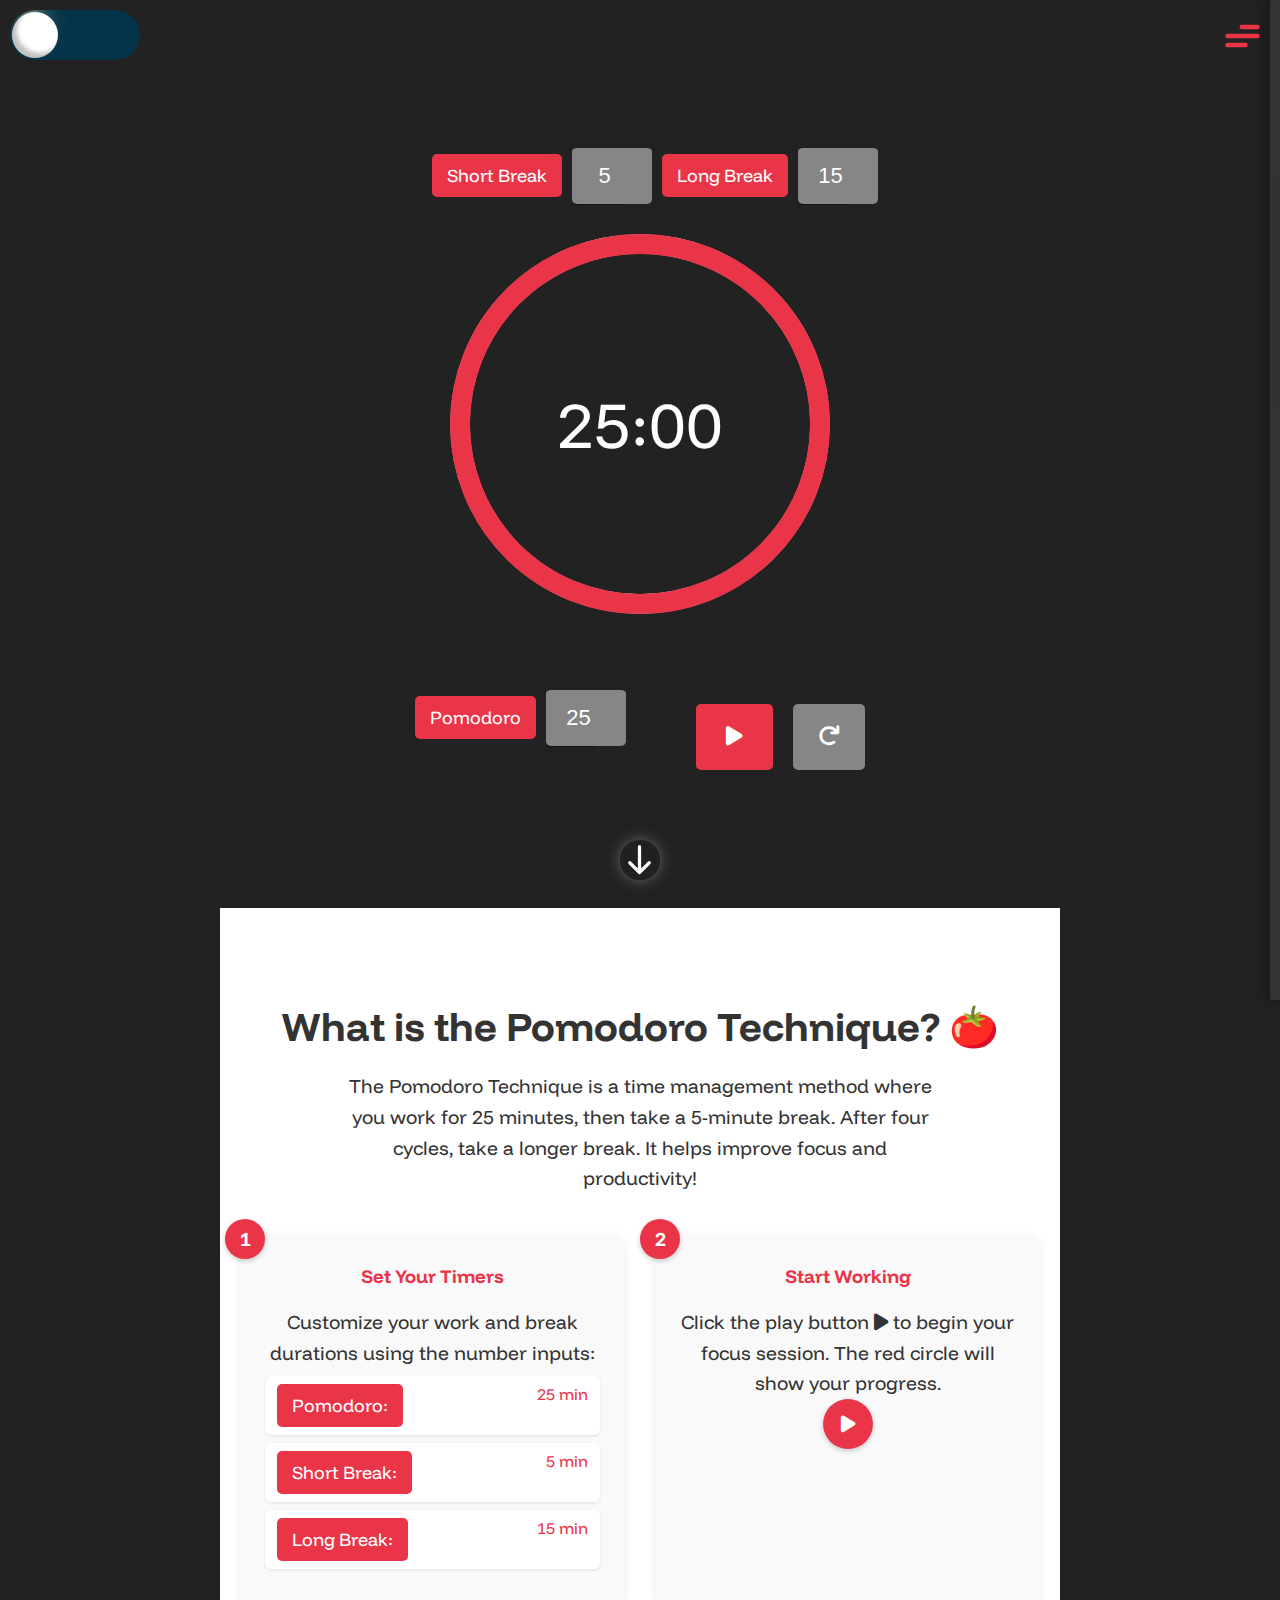
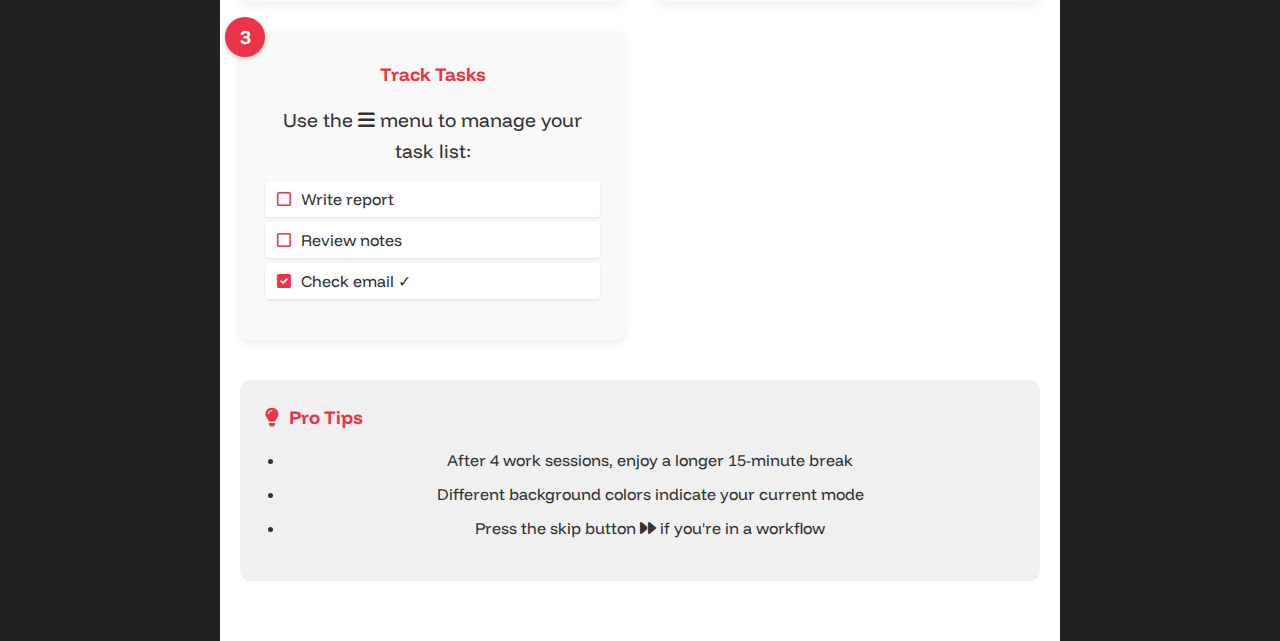
==== commit f3599fe2: "added more to "how to" section" ====
--- a/timer.html
+++ b/timer.html
@@ -87,11 +87,64 @@
 
     <div class="how-to-section">
         <h2>What is the Pomodoro Technique? 🍅</h2>
-        <p>
+        <p class="intro-text">
             The Pomodoro Technique is a time management method where you work for 25 minutes, 
             then take a 5-minute break. After four cycles, take a longer break. 
             It helps improve focus and productivity!
         </p>
+        
+        <div class="instructions-container">
+            <div class="instruction-card">
+                <div class="instruction-icon">1</div>
+                <h3>Set Your Timers</h3>
+                <p>Customize your work and break durations using the number inputs:</p>
+                <div class="instruction-visual">
+                    <div class="time-setting">
+                        <span class="time-label">Pomodoro:</span>
+                        <span class="time-value">25 min</span>
+                    </div>
+                    <div class="time-setting">
+                        <span class="time-label">Short Break:</span>
+                        <span class="time-value">5 min</span>
+                    </div>
+                    <div class="time-setting">
+                        <span class="time-label">Long Break:</span>
+                        <span class="time-value">15 min</span>
+                    </div>
+                </div>
+            </div>
+            
+            <div class="instruction-card">
+                <div class="instruction-icon">2</div>
+                <h3>Start Working</h3>
+                <p>Click the play button <i class="fas fa-play"></i> to begin your focus session. The red circle will show your progress.</p>
+                <div class="instruction-visual">
+                    <div class="button-demo">
+                        <i class="fas fa-play"></i>
+                    </div>
+                </div>
+            </div>
+            
+            <div class="instruction-card">
+                <div class="instruction-icon">3</div>
+                <h3>Track Tasks</h3>
+                <p>Use the <i class="fas fa-bars"></i> menu to manage your task list:</p>
+                <ul class="task-demo">
+                    <li><i class="far fa-square"></i> Write report</li>
+                    <li><i class="far fa-square"></i> Review notes</li>
+                    <li><i class="fas fa-check-square"></i> Check email ✓</li>
+                </ul>
+            </div>
+        </div>
+        
+        <div class="pro-tips">
+            <h3><i class="fas fa-lightbulb"></i> Pro Tips</h3>
+            <ul>
+                <li>After 4 work sessions, enjoy a longer 15-minute break</li>
+                <li>Different background colors indicate your current mode</li>
+                <li>Press the skip button <i class="fas fa-forward"></i> if you're in a workflow</li>
+            </ul>
+        </div>
     </div>
     <script src="script.js"></script>
 </body>
--- a/styles.css
+++ b/styles.css
@@ -66,6 +66,158 @@
             margin: 0 auto;
             line-height: 1.6;
         }
+
+        /* How To Section Enhancements */
+        /* How To Section - Light Background Version */
+        .how-to-section {
+            padding: 60px 20px;
+            max-width: 800px;
+            margin: 0 auto;
+            background-color: white;
+            color: #333;
+        }
+
+        .intro-text {
+            font-size: 1.1rem;
+            line-height: 1.6;
+            margin-bottom: 40px;
+        }
+
+        .instructions-container {
+            display: grid;
+            grid-template-columns: repeat(auto-fit, minmax(300px, 1fr));
+            gap: 30px;
+            margin: 40px 0;
+        }
+
+        .instruction-card {
+            background: #f9f9f9;
+            border-radius: 10px;
+            padding: 25px;
+            position: relative;
+            box-shadow: 0 3px 10px rgba(0,0,0,0.08);
+        }
+
+        .instruction-icon {
+            position: absolute;
+            top: -15px;
+            left: -15px;
+            width: 40px;
+            height: 40px;
+            background: #EA3548;
+            color: white;
+            border-radius: 50%;
+            display: flex;
+            align-items: center;
+            justify-content: center;
+            font-weight: bold;
+            font-size: 1.2rem;
+            box-shadow: 0 2px 5px rgba(0,0,0,0.2);
+        }
+
+        .instruction-card h3 {
+            color: #EA3548;
+            margin-top: 5px;
+        }
+
+        .time-setting {
+            display: flex;
+            justify-content: space-between;
+            margin: 8px 0;
+            padding: 8px 12px;
+            background: white;
+            border-radius: 6px;
+            box-shadow: 0 1px 3px rgba(0,0,0,0.1);
+        }
+
+        .time-label {
+            font-weight: 600;
+        }
+
+        .time-value {
+            color: #EA3548;
+            font-family: 'Funnel Display', sans-serif;
+        }
+
+        .button-demo {
+            display: inline-flex;
+            align-items: center;
+            justify-content: center;
+            width: 50px;
+            height: 50px;
+            background: #EA3548;
+            color: white;
+            border-radius: 50%;
+            font-size: 1.2rem;
+            box-shadow: 0 2px 5px rgba(0,0,0,0.2);
+        }
+
+        .task-demo {
+            list-style: none;
+            padding: 0;
+            margin-top: 15px;
+        }
+
+        .task-demo li {
+            padding: 8px 12px;
+            margin: 5px 0;
+            background: white;
+            border-radius: 4px;
+            display: flex;
+            align-items: center;
+            gap: 10px;
+            box-shadow: 0 1px 3px rgba(0,0,0,0.1);
+        }
+
+        .task-demo i {
+            color: #EA3548;
+        }
+
+        .pro-tips {
+            background: #f0f0f0;
+            padding: 25px;
+            border-radius: 10px;
+            margin-top: 40px;
+        }
+
+        .pro-tips h3 {
+            color: #EA3548;
+            margin-top: 0;
+            display: flex;
+            align-items: center;
+            gap: 10px;
+        }
+
+        .pro-tips ul {
+            padding-left: 20px;
+        }
+
+        .pro-tips li {
+            margin-bottom: 10px;
+            line-height: 1.5;
+        }
+
+        /* Dark mode adjustments */
+        body.dark-mode .how-to-section {
+            background-color: #222222;
+            color: white;
+        }
+
+        body.dark-mode .instruction-card {
+            background: #333;
+            color: white;
+        }
+
+        body.dark-mode .time-setting,
+        body.dark-mode .task-demo li {
+            background: #444;
+            color: white;
+        }
+
+        body.dark-mode .pro-tips {
+            background: #2a2a2a;
+        }
+        
 
         .control-group {
             display: flex;
